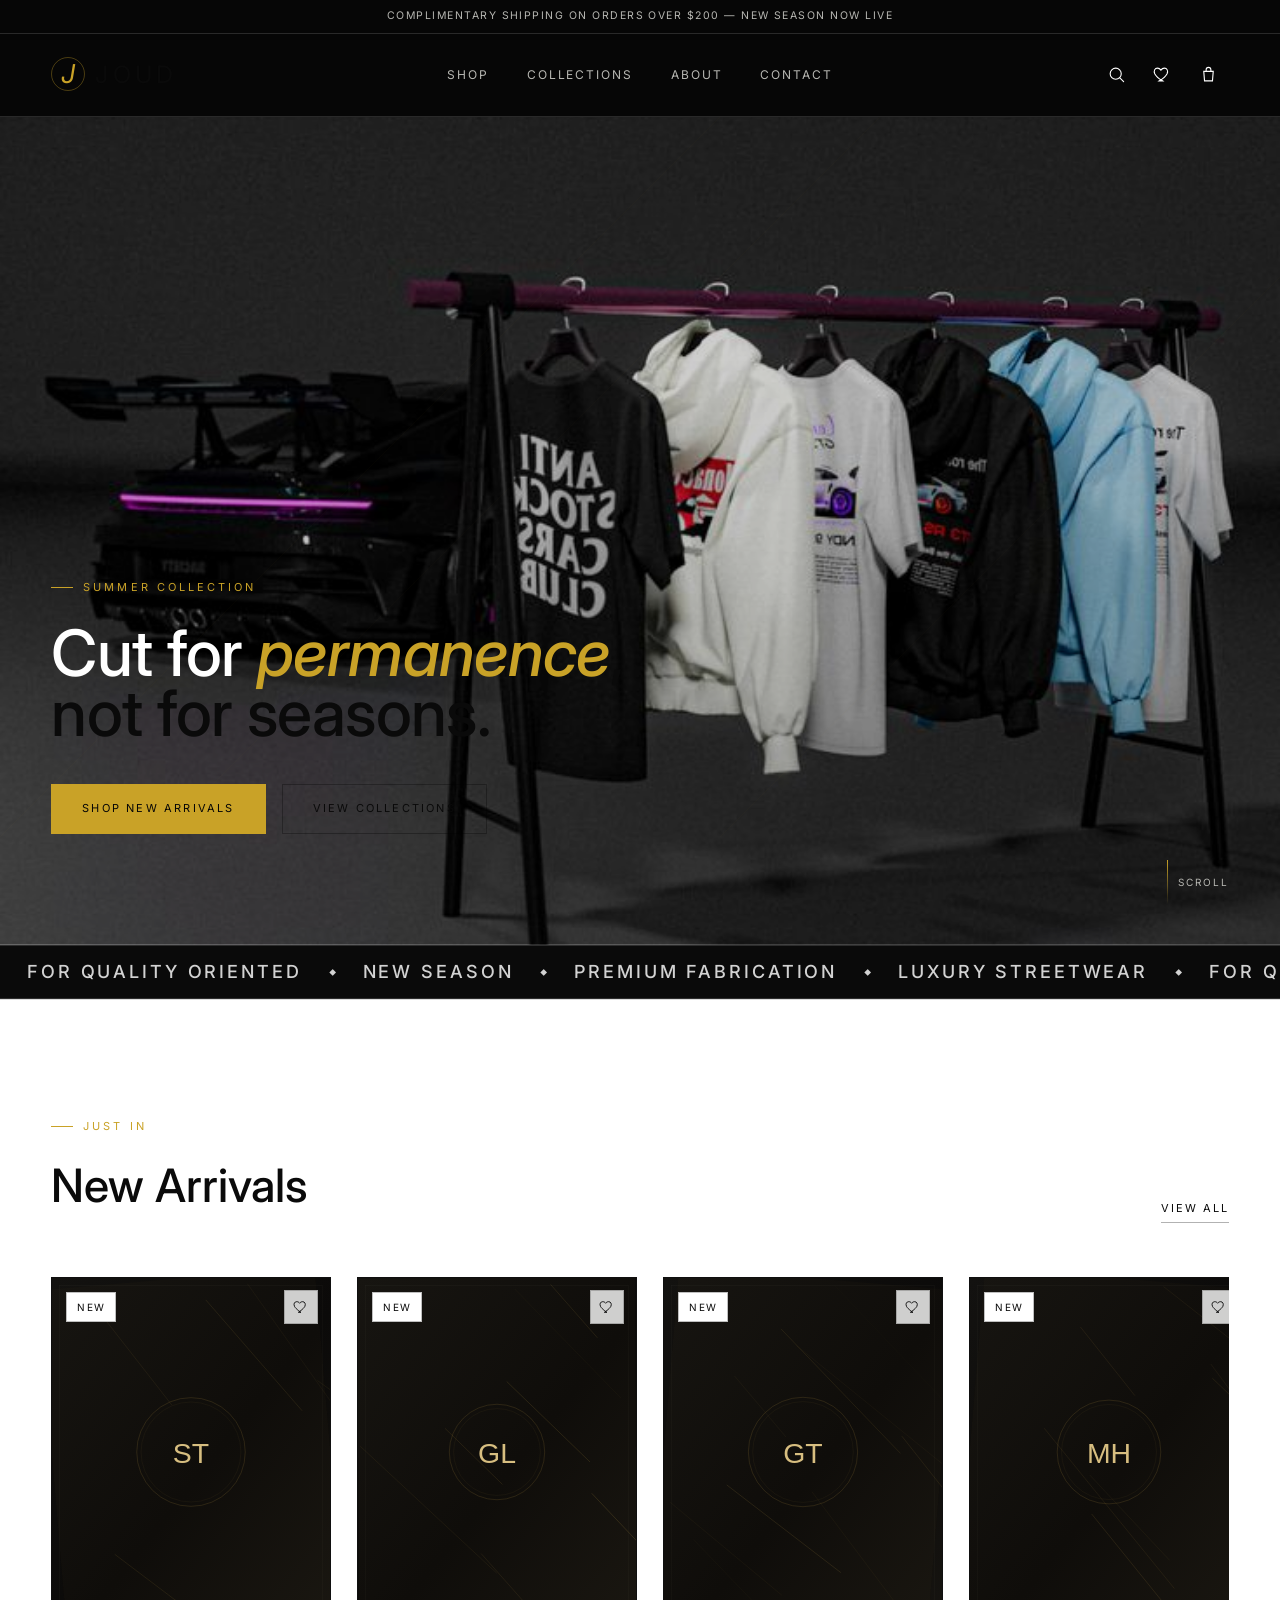
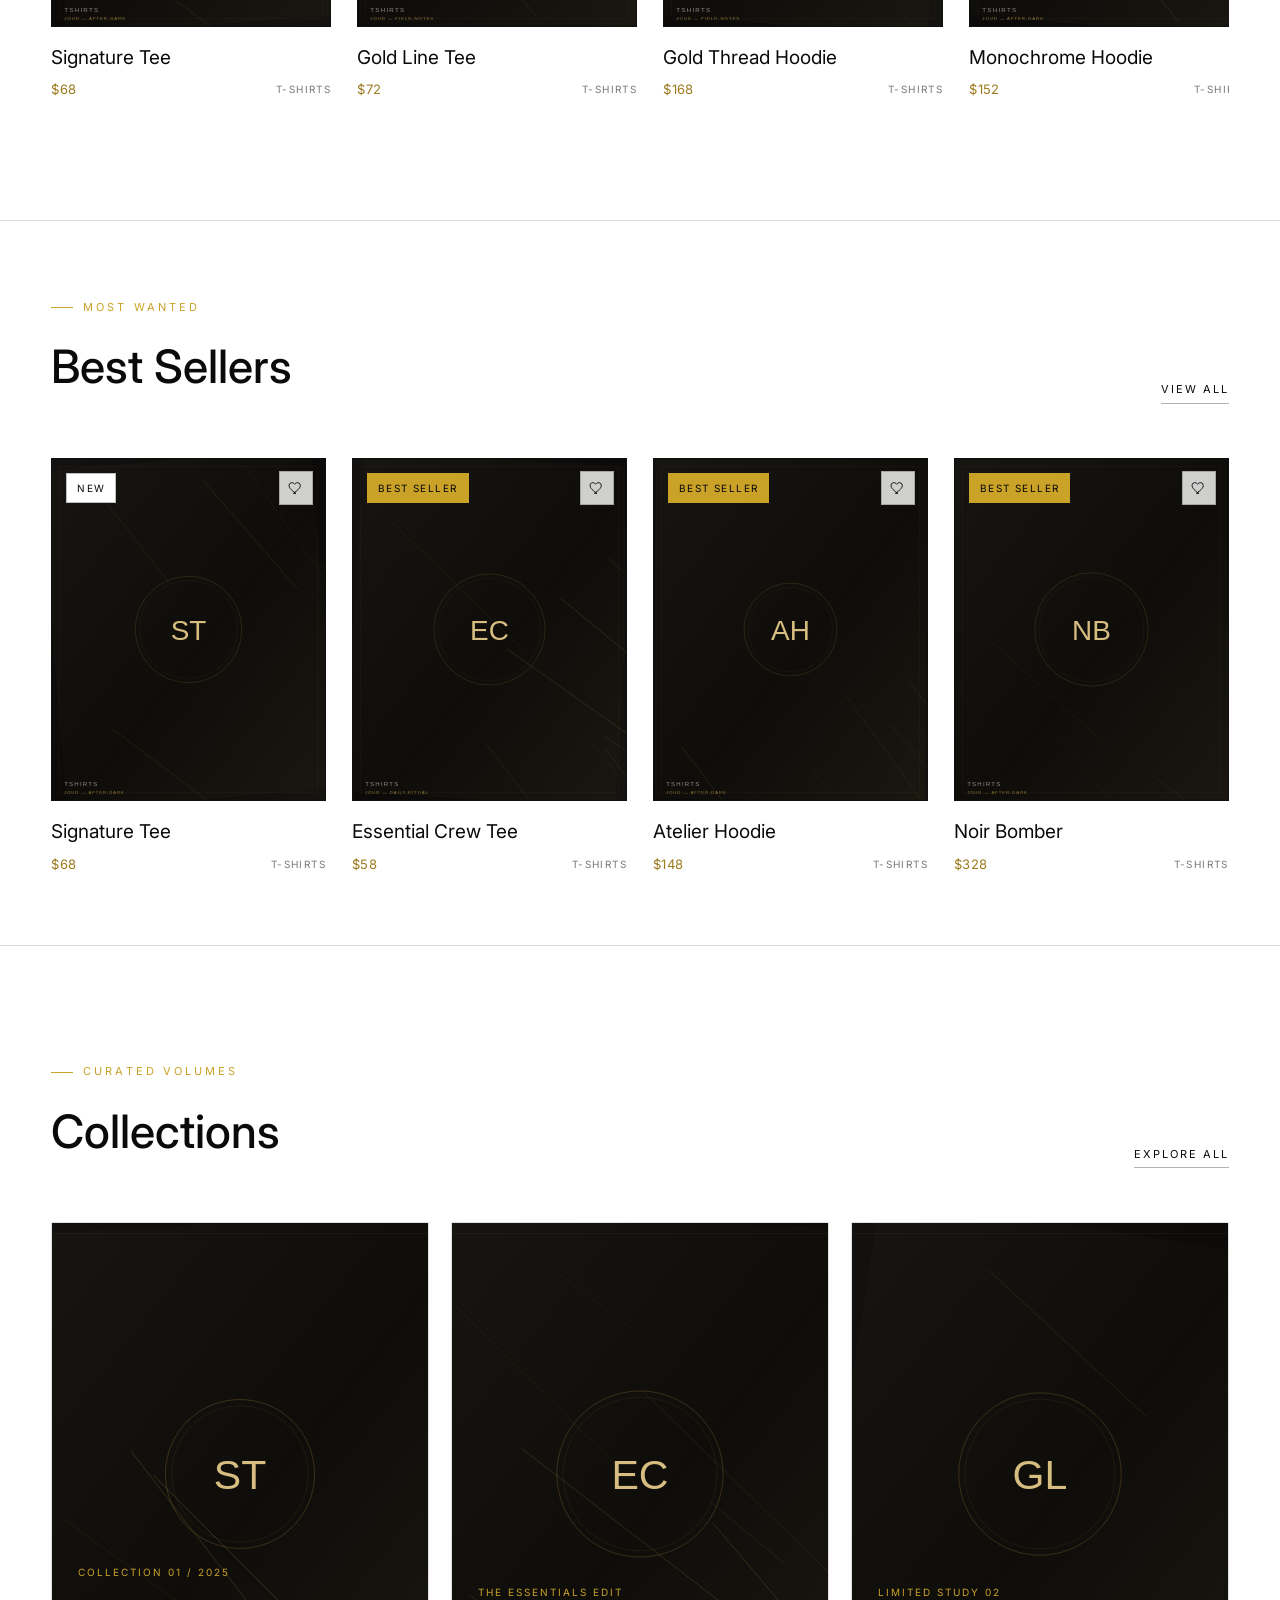
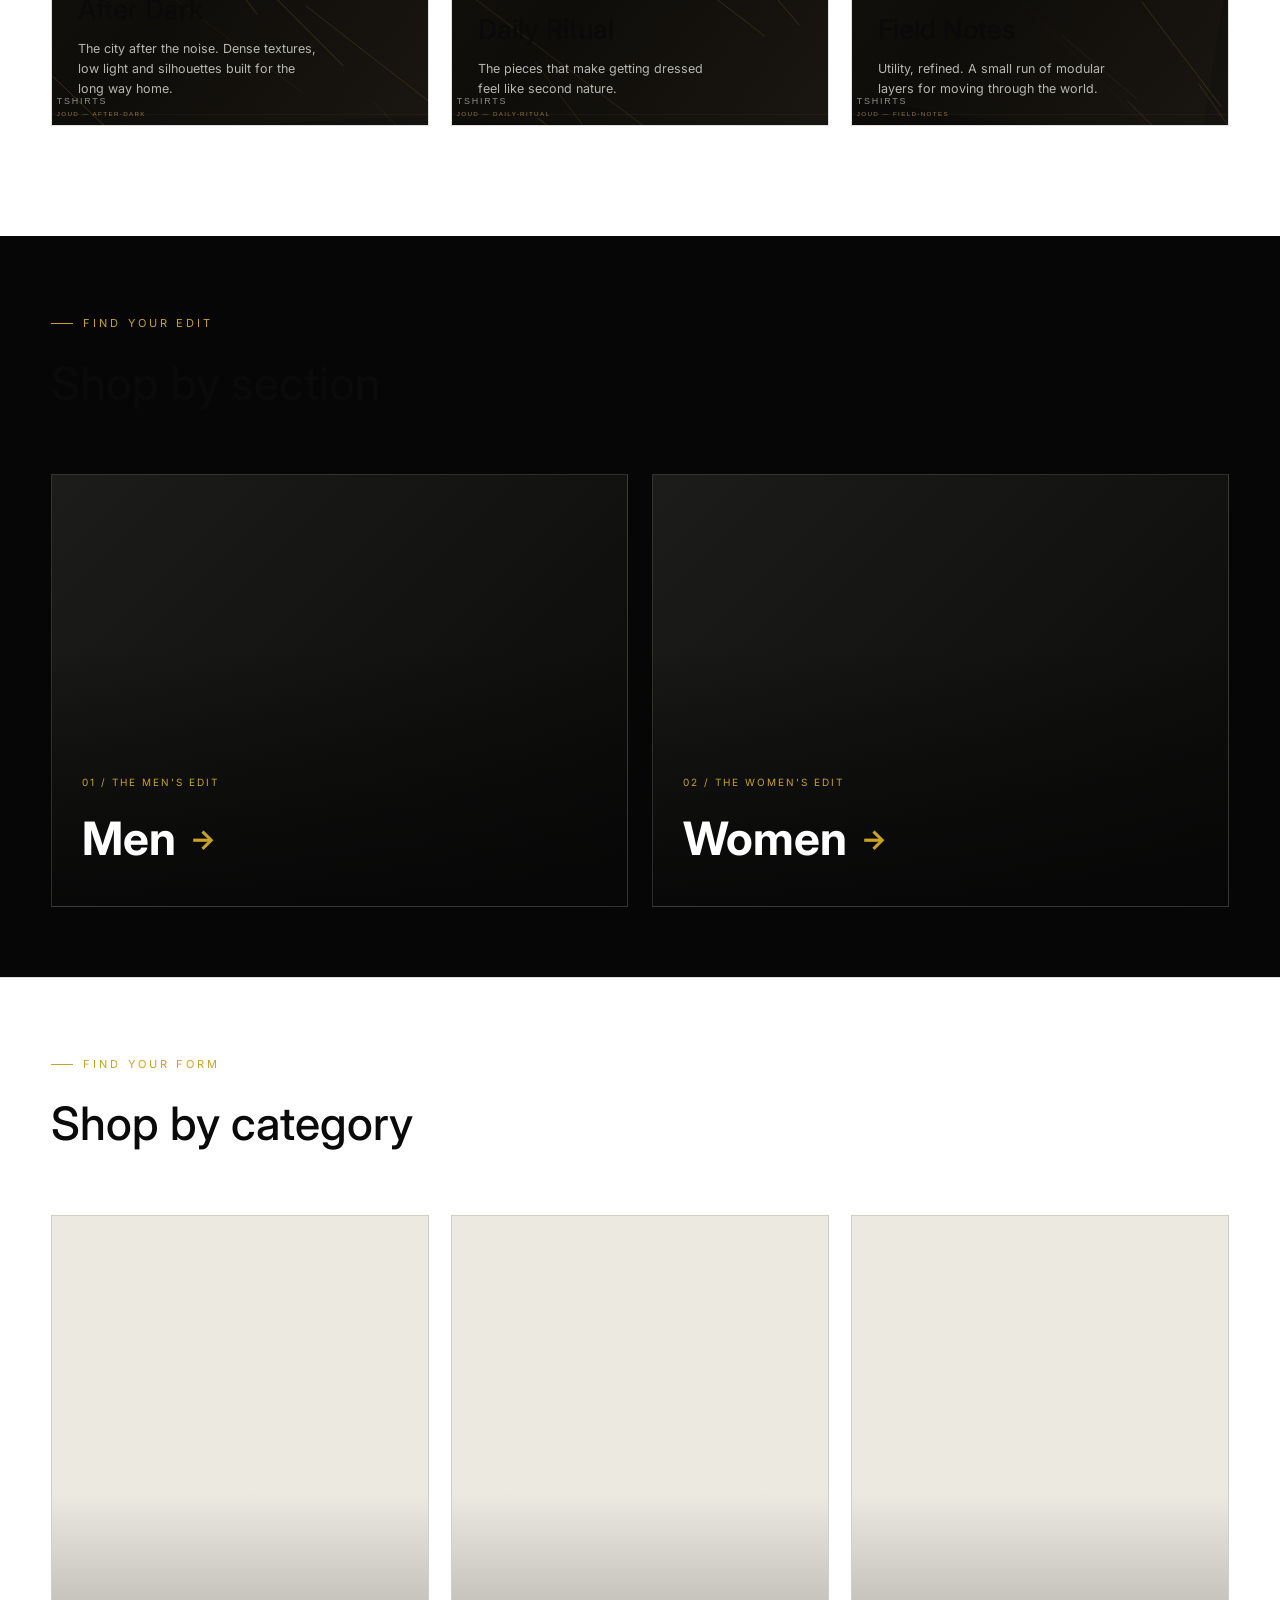
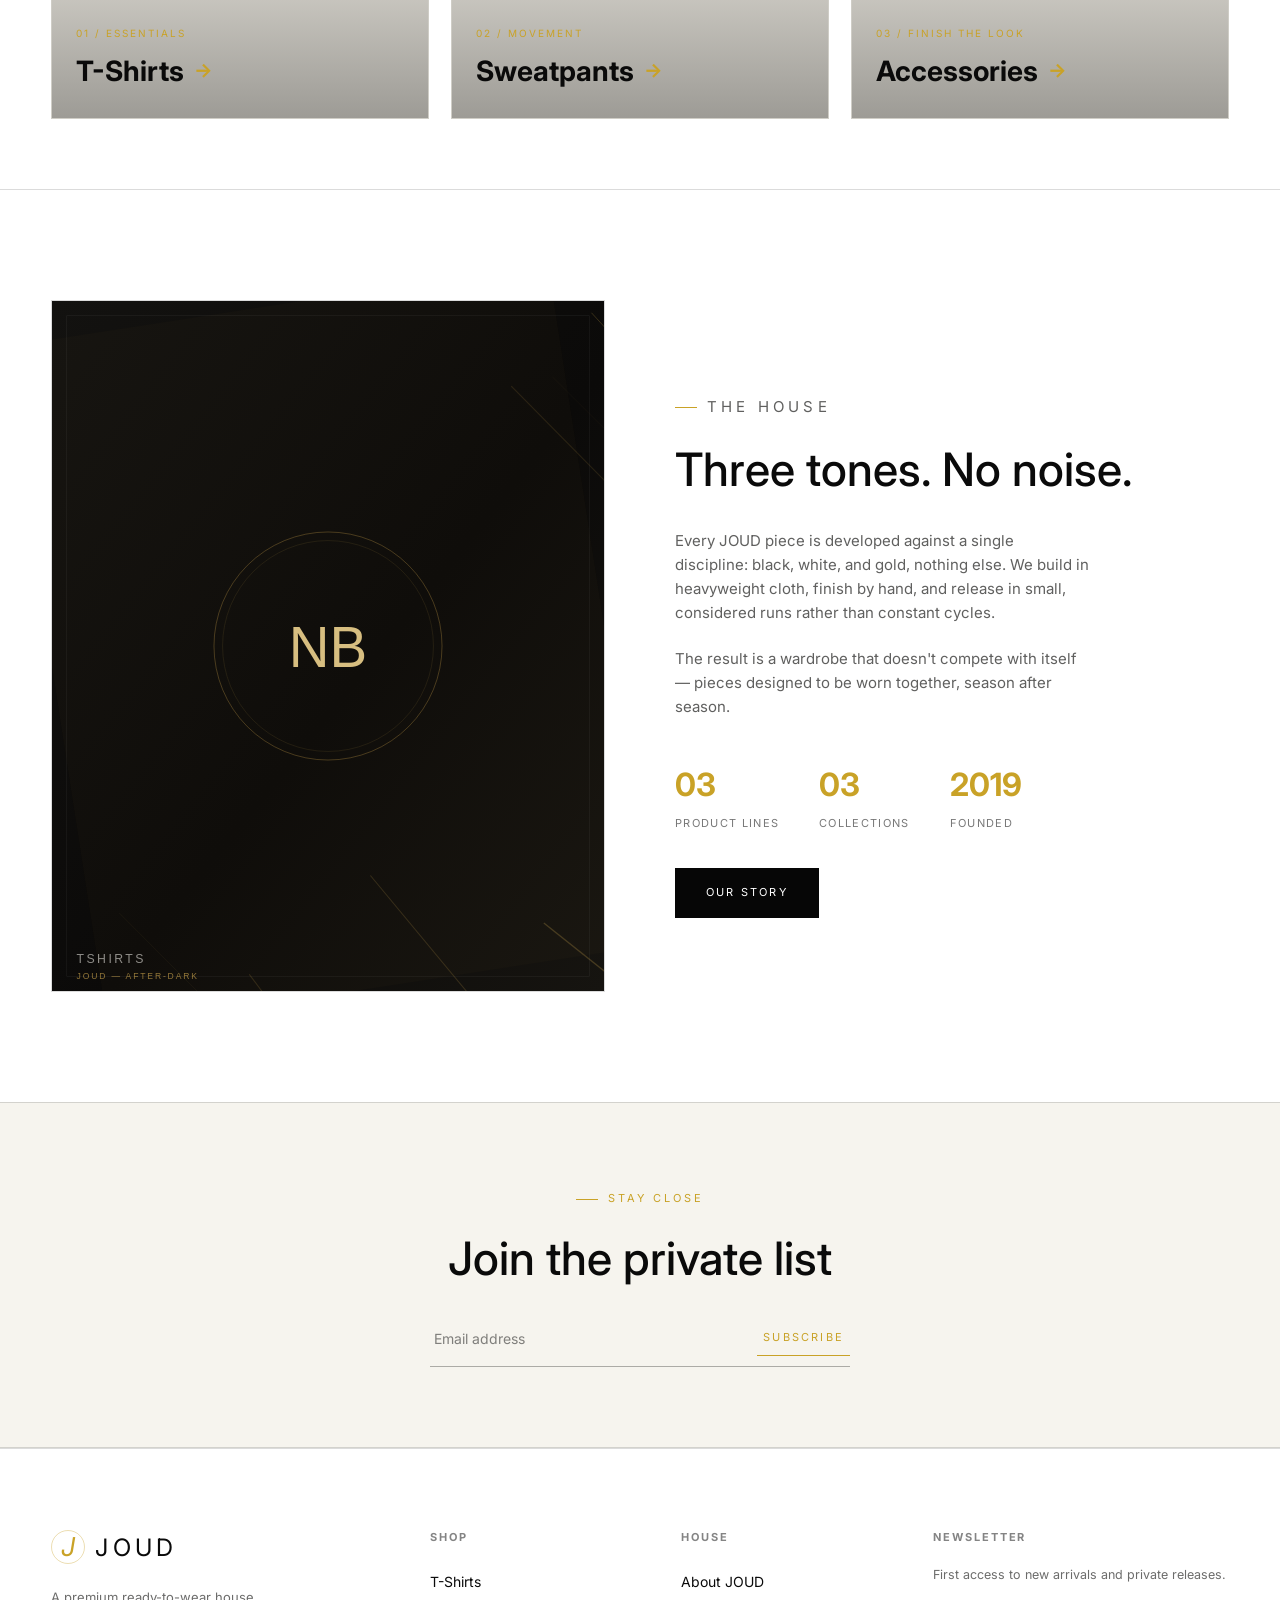
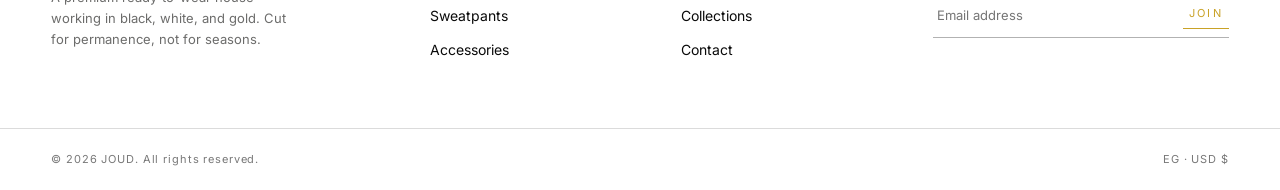
==== index.html @ fdc1a933 "first commit" ====
<!doctype html>
<html lang="en">
<head>
<meta charset="UTF-8" />
<meta name="viewport" content="width=device-width, initial-scale=1.0" />
<title>JOUD — Premium Ready-to-Wear</title>
<meta name="description" content="JOUD is a premium ready-to-wear house working in black, white, and gold. Shop tees, hoodies, jackets, cargos, shirts, and accessories." />
<link rel="stylesheet" href="css/style.css" />
</head>
<body class="on-light">

<header class="site-header" id="site-header"></header>

<main id="main">

  <!-- HERO -->
  <section class="hero">
    <svg class="hero-lines" viewBox="0 0 1600 900" preserveAspectRatio="none" xmlns="http://www.w3.org/2000/svg">
      <line x1="0" y1="900" x2="900" y2="0" stroke="#c9a227" stroke-opacity="0.06" stroke-width="1"/>
      <line x1="200" y1="900" x2="1100" y2="0" stroke="#c9a227" stroke-opacity="0.05" stroke-width="1"/>
      <line x1="1600" y1="200" x2="900" y2="900" stroke="#c9a227" stroke-opacity="0.05" stroke-width="1"/>
    </svg>

    <!-- Fashion garment-rack background illustration -->
    

    <div class="hero-inner">
      <p class="eyebrow hero-kicker">Summer Collection</p>
      <h1 class="hero-title"><span class="hero-title-white">Cut</span> <span class="hero-title-white">for</span> <em>permanence</em>,<br>not for seasons.</h1>
      <div class="hero-actions">
        <a href="shop.html" class="btn btn-gold">Shop New Arrivals</a>
        <a href="collections.html" class="btn btn-ghost">View Collections</a>
      </div>
    </div>
    <div class="hero-scroll"><span class="hero-scroll-line"></span>Scroll</div>
  </section>

  <!-- MARQUEE -->
  <div class="marquee-band" aria-hidden="true">
    <div class="marquee-track">
      <div class="marquee-content">
        <span>FOR QUALITY ORIENTED</span>
        <i>◆</i>
        <span>NEW SEASON</span>
        <i>◆</i>
        <span>PREMIUM FABRICATION</span>
        <i>◆</i>
        <span>LUXURY STREETWEAR</span>
        <i>◆</i>
      </div>

      <div class="marquee-content">
        <span>FOR QUALITY ORIENTED</span>
        <i>◆</i>
        <span>NEW SEASON</span>
        <i>◆</i>
        <span>PREMIUM FABRICATION</span>
        <i>◆</i>
        <span>LUXURY STREETWEAR</span>
        <i>◆</i>
      </div>

      <div class="marquee-content">
        <span>FOR QUALITY ORIENTED</span>
        <i>◆</i>
        <span>NEW SEASON</span>
        <i>◆</i>
        <span>PREMIUM FABRICATION</span>
        <i>◆</i>
        <span>LUXURY STREETWEAR</span>
        <i>◆</i>
      </div>

      <div class="marquee-content">
        <span>FOR QUALITY ORIENTED</span>
        <i>◆</i>
        <span>NEW SEASON</span>
        <i>◆</i>
        <span>PREMIUM FABRICATION</span>
        <i>◆</i>
        <span>LUXURY STREETWEAR</span>
        <i>◆</i>
      </div>
    </div>
  </div>

  <!-- NEW ARRIVALS -->
  <section class="section on-light" id="new-arrivals">
    <div class="container">
      <div class="section-head" data-reveal>
        <div>
          <p class="eyebrow">Just In</p>
          <h2 class="section-title">New Arrivals</h2>
        </div>
        <a href="shop.html?filter=new" class="section-link">View All</a>
      </div>
      <div class="rail" id="new-arrivals-rail"></div>
    </div>
  </section>

  <!-- BEST SELLERS -->
  <section class="section section-tight">
    <div class="container">
      <div class="section-head" data-reveal>
        <div>
          <p class="eyebrow">Most Wanted</p>
          <h2 class="section-title">Best Sellers</h2>
        </div>
        <a href="shop.html?filter=bestseller" class="section-link">View All</a>
      </div>
      <div class="product-grid" id="bestsellers-grid"></div>
    </div>
  </section>

  <!-- COLLECTIONS -->
  <section class="section on-light">
    <div class="container">
      <div class="section-head" data-reveal>
        <div>
          <p class="eyebrow">Curated Volumes</p>
          <h2 class="section-title">Collections</h2>
        </div>
        <a href="collections.html" class="section-link">Explore All</a>
      </div>
      <div class="collections-grid" id="collections-grid"></div>
    </div>
  </section>

  <!-- SHOP BY SECTION (Men / Women) -->
  <section class="section section-tight shop-by-dark">
    <div class="container">
      <div class="section-head" data-reveal>
        <div>
          <p class="eyebrow">Find Your Edit</p>
          <h2 class="section-title">Shop by section</h2>
        </div>
      </div>
      <div class="edit-grid" id="genders-grid"></div>
    </div>
  </section>

  <!-- SHOP BY CATEGORY -->
  <section class="section section-tight shop-by-light">
    <div class="container">
      <div class="section-head" data-reveal>
        <div>
          <p class="eyebrow">Find Your Form</p>
          <h2 class="section-title">Shop by category</h2>
        </div>
      </div>
      <div class="cat-grid" id="category-grid"></div>
    </div>
  </section>

  <!-- EDITORIAL SPLIT -->
  <section class="section">
    <div class="container split">
      <div class="split-media" data-reveal></div>
      <div class="split-copy" data-reveal>
        <p class="eyebrow">The House</p>
        <h2 class="section-title">Three tones. No noise.</h2>
        <p>Every JOUD piece is developed against a single discipline: black, white, and gold, nothing else. We build in heavyweight cloth, finish by hand, and release in small, considered runs rather than constant cycles.</p>
        <p>The result is a wardrobe that doesn't compete with itself — pieces designed to be worn together, season after season.</p>
        <div class="stat-row">
          <div class="stat"><b>03</b><span>Product Lines</span></div>
          <div class="stat"><b>03</b><span>Collections</span></div>
          <div class="stat"><b>2019</b><span>Founded</span></div>
        </div>
        <div class="hero-actions" style="margin-top:34px;">
          <a href="about.html" class="btn btn-dark">Our Story</a>
        </div>
      </div>
    </div>
  </section>

  <!-- NEWSLETTER -->
  <section class="newsletter-band" data-reveal>
    <div class="container">
      <p class="eyebrow" style="justify-content:center;">Stay Close</p>
      <h2 class="section-title">Join the private list</h2>
      <form data-index-newsletter>
        <input type="email" required placeholder="Email address" aria-label="Email address" />
        <button type="submit" class="btn-underline">Subscribe</button>
      </form>
    </div>
  </section>

</main>

<footer class="site-footer" id="site-footer"></footer>
<div id="site-overlays"></div>

<script src="js/data.js"></script>
<script src="js/cart.js"></script>
<script src="js/layout.js"></script>
<script>
  injectLayout("home");

  // New Arrivals rail
  const newArrivals = PRODUCTS.filter(p => p.isNew);
  document.getElementById("new-arrivals-rail").innerHTML = newArrivals.map(productCardHTML).join("");

  // Best sellers grid
  const bestSellers = PRODUCTS.filter(p => p.isBestSeller).slice(0, 4);
  document.getElementById("bestsellers-grid").innerHTML = bestSellers.map(productCardHTML).join("");

  // Collections
  document.getElementById("collections-grid").innerHTML = COLLECTIONS.map(c => {
    const rep = PRODUCTS.find(p => p.collection === c.id);
    return `
    <a href="collections.html?collection=${c.id}" class="collection-card" data-reveal>
      <img src="${rep ? rep.images[1] : ''}" alt="${c.name}" loading="lazy" />
      <div class="collection-card-body">
        <p class="collection-card-tag">${c.tag}</p>
        <h3 class="collection-card-name">${c.name}</h3>
        <p class="collection-card-blurb">${c.blurb}</p>
      </div>
    </a>`;
  }).join("");

  // Shop By Section — Men / Women (editorial dark tiles; add your own image inside each .edit-tile)
  const EDIT_LABELS = { men: "01 / The Men's Edit", women: "02 / The Women's Edit" };
  document.getElementById("genders-grid").innerHTML = GENDERS.map(g => `
    <a href="shop.html?gender=${g.id}" class="edit-tile" data-reveal>
      <!-- add product/lifestyle image for "${g.name}" here, e.g. <img src="..." alt="${g.name}" /> -->
      <div class="edit-tile-label">${EDIT_LABELS[g.id] || ""}</div>
      <div class="edit-tile-name">${g.name}<span class="arrow">&rarr;</span></div>
    </a>`).join("");

  // Shop By Category — T-Shirts / Sweatpants / Accessories (light tiles; add your own image inside each .cat-tile)
  const CATEGORY_LABELS = { tshirts: "01 / Essentials", sweatpants: "02 / Movement", accessories: "03 / Finish the Look" };
  document.getElementById("category-grid").innerHTML = CATEGORIES.map(c => `
    <a href="shop.html?category=${c.id}" class="cat-tile" data-reveal>
      <!-- add product/lifestyle image for "${c.name}" here, e.g. <img src="..." alt="${c.name}" /> -->
      <div class="cat-tile-label">${CATEGORY_LABELS[c.id] || ""}</div>
      <div class="cat-tile-name">${c.name}<span class="arrow">&rarr;</span></div>
    </a>`).join("");

  // Split media image
  document.querySelector(".split-media").innerHTML =
    `<img src="${PRODUCTS[8].images[2]}" alt="JOUD studio detail" loading="lazy" />`;

  bindProductCardEvents();
  initScrollReveal();

  document.querySelector("[data-index-newsletter]").addEventListener("submit", (e) => {
    e.preventDefault();
    showToast("You're on the list");
    e.target.reset();
  });
</script>
</body>
</html>
---- css/style.css ----
/* ==========================================================================
   JOUD — Design Tokens
   ========================================================================== */
@import url('https://fonts.googleapis.com/css2?family=Inter:wght@300;400;500;600;700&display=swap');

:root{
  --black:        #060606;
  --black-soft:   #111111;
  --black-elev:   #181818;
  --white:        #ffffff;
  --off:          #b7b7b2;
  --line:         rgba(255,255,255,.14);
  --line-strong:  rgba(255,255,255,.30);
  --gold:         #c9a227;
  --gold-light:   #e8c866;
  --gold-dim:     rgba(201,162,39,.35);

  --font-display: 'Inter', Georgia, serif;
  --font-body: 'Inter', 'Helvetica Neue', Arial, sans-serif;

  --ease: cubic-bezier(.16,.84,.44,1);
  --dur-s: .25s;
  --dur-m: .5s;
  --dur-l: .9s;

  --container: 1360px;
  --gutter: clamp(20px, 4vw, 64px);
  --header-h: 118px;
}

/* ==========================================================================
   Reset
   ========================================================================== */
*, *::before, *::after{ box-sizing: border-box; }
html{ scroll-behavior: smooth; }
body{
  margin:0;
  background: var(--black);
  color: var(--white);
  font-family: var(--font-body);
  font-size: 15px;
  line-height: 1.6;
  -webkit-font-smoothing: antialiased;
  overflow-x: hidden;
}
img{ max-width:100%; display:block; }
a{ color: inherit; text-decoration: none; }
button{ font: inherit; color: inherit; background: none; border: none; cursor: pointer; }
input, textarea, select{ font: inherit; color: inherit; background: none; border: none; }
ul{ list-style: none; margin:0; padding:0; }
h1,h2,h3,h4,p{ margin:0; }
.no-scroll{ overflow: hidden; }

::selection{ background: var(--gold); color: var(--black); }

:focus-visible{
  outline: 1.5px solid var(--gold);
  outline-offset: 3px;
}

.container{
  max-width: var(--container);
  margin: 0 auto;
  padding: 0 var(--gutter);
}

.eyebrow{
  font-family: var(--font-body);
  font-size: 11px;
  letter-spacing: .28em;
  text-transform: uppercase;
  color: var(--gold);
  display: inline-flex;
  align-items: center;
  gap: 10px;
}
.eyebrow::before{
  content:"";
  width: 22px; height: 1px;
  background: var(--gold);
}

h1, .h1{ font-family: var(--font-display); font-weight: 500; letter-spacing: .01em; }
h2, .h2{ font-family: var(--font-display); font-weight: 500; }
h3, .h3{ font-family: var(--font-display); font-weight: 500; }

/* ==========================================================================
   Buttons
   ========================================================================== */
.btn{
  display: inline-flex;
  align-items: center;
  justify-content: center;
  gap: 8px;
  padding: 15px 30px;
  font-size: 11px;
  letter-spacing: .2em;
  text-transform: uppercase;
  border: 1px solid var(--line-strong);
  transition: background var(--dur-s) var(--ease), color var(--dur-s) var(--ease), border-color var(--dur-s) var(--ease), transform var(--dur-s) var(--ease);
  white-space: nowrap;
}
.btn:active{ transform: scale(.97); }
.btn-gold{
  background: var(--gold);
  border-color: var(--gold);
  color: var(--black);
}
.btn-gold:hover{ background: var(--gold-light); border-color: var(--gold-light); }
.btn-dark{
  background: var(--black);
  border-color: var(--black);
  color: var(--white);
}
.btn-dark:hover{ background: var(--black-elev); }
.btn-ghost{
  background: transparent;
  color: var(--white);
  border-color: var(--line-strong);
}
.btn-ghost:hover{ border-color: var(--gold); color: var(--gold); }
.btn-block{ width: 100%; }
.btn-small{ padding: 9px 16px; font-size: 10px; margin-top: 10px; }
.btn[disabled]{ opacity: .4; cursor: not-allowed; }

.btn-underline{
  font-size: 11px;
  letter-spacing: .2em;
  text-transform: uppercase;
  color: var(--gold);
  border-bottom: 1px solid var(--gold);
  padding-bottom: 3px;
  transition: opacity var(--dur-s);
}
.btn-underline:hover{ opacity: .7; }

/* ==========================================================================
   Header
   ========================================================================== */
.site-header{
  position: sticky;
  top: 0;
  z-index: 60;
  background: var(--black);
  border-bottom: 1px solid var(--line);
}
.announce-bar{
  text-align:center;
  background: var(--black);
  border-bottom: 1px solid var(--line);
  padding: 8px 12px;
}
.announce-bar p{
  font-size: 10.5px;
  letter-spacing: .14em;
  text-transform: uppercase;
  color: var(--off);
}
.header-main{
  max-width: var(--container);
  margin: 0 auto;
  padding: 0 var(--gutter);
  height: 82px;
  display: grid;
  grid-template-columns: 1fr auto 1fr;
  align-items: center;
  gap: 20px;
}
.logo{
  display: inline-flex;
  align-items: baseline;
  gap: 10px;
  justify-self: start;
}
.logo-mark{
  font-family: var(--font-display);
  font-style: italic;
  font-size: 26px;
  color: var(--gold);
  border: 1px solid var(--gold-dim);
  border-radius: 50%;
  width: 34px; height: 34px;
  display: inline-flex; align-items:center; justify-content:center;
  line-height: 1;
}
.logo-word{
  font-family: var(--font-display);
  font-size: 24px;
  letter-spacing: .18em;
}
.nav-primary{
  display: flex;
  gap: 38px;
  justify-self: center;
}
.nav-link{
  font-size: 12px;
  letter-spacing: .16em;
  text-transform: uppercase;
  position: relative;
  padding: 6px 0;
  color: var(--off);
  transition: color var(--dur-s);
}
.nav-link::after{
  content:"";
  position:absolute; left:0; right:100%; bottom:0;
  height:1px; background: var(--gold);
  transition: right var(--dur-m) var(--ease);
}
.nav-link:hover, .nav-link.is-active{ color: var(--white); }
.nav-link:hover::after, .nav-link.is-active::after{ right:0; }

.header-actions{
  display:flex;
  align-items:center;
  gap: 6px;
  justify-self: end;
}
.icon-btn{
  position: relative;
  width: 40px; height: 40px;
  display:inline-flex; align-items:center; justify-content:center;
  color: var(--white);
  transition: color var(--dur-s);
}
.icon-btn:hover{ color: var(--gold); }
.badge{
  position:absolute; top:2px; right:2px;
  min-width:15px; height:15px; padding: 0 3px;
  border-radius: 50%;
  background: var(--gold);
  color: var(--black);
  font-size: 9px; font-weight:600;
  display:flex; align-items:center; justify-content:center;
  opacity:0; transform: scale(.5);
  transition: opacity var(--dur-s), transform var(--dur-s);
}
.badge.is-visible{ opacity:1; transform: scale(1); }

.menu-toggle{ display:none; }
.burger{ display:inline-flex; flex-direction:column; gap:5px; width:20px; }
.burger span{ height:1px; background: var(--white); display:block; transition: transform var(--dur-s) var(--ease), opacity var(--dur-s); }
.menu-toggle.is-open .burger span:nth-child(1){ transform: translateY(6px) rotate(45deg); }
.menu-toggle.is-open .burger span:nth-child(2){ opacity:0; }
.menu-toggle.is-open .burger span:nth-child(3){ transform: translateY(-6px) rotate(-45deg); }

.mobile-menu{
  display:none;
  position: fixed;
  inset: 0;
  top: var(--header-h);
  background: var(--black);
  z-index: 55;
  transform: translateY(-8px);
  opacity: 0;
  pointer-events: none;
  transition: opacity var(--dur-m) var(--ease), transform var(--dur-m) var(--ease);
  overflow-y:auto;
}
.mobile-menu.is-open{ opacity:1; transform: translateY(0); pointer-events:auto; }
.mobile-menu nav{ display:flex; flex-direction:column; padding: 30px var(--gutter); }
.mobile-menu nav a{
  font-family: var(--font-display);
  font-size: 30px;
  padding: 16px 0;
  border-bottom: 1px solid var(--line);
}
.mobile-menu-foot{
  display:flex; flex-direction:column; gap:14px;
  padding: 20px var(--gutter) 50px;
}
.mobile-menu-foot a{ font-size:12px; letter-spacing:.14em; text-transform:uppercase; color: var(--off); }

/* ==========================================================================
   Hero
   ========================================================================== */
.hero{
  position: relative;
  min-height: 92vh;
  display: flex;
  align-items: flex-end;
  overflow: hidden;
  border-bottom: 1px solid var(--line);
  background:
  linear-gradient(rgba(0,0,0,.15), rgba(0,0,0,.30)),
  url("../assets/hero-bg.jpg") center center / cover no-repeat;
}
.hero-lines{
  position:absolute; inset:0;
  opacity:.5;
  pointer-events:none;
}
.hero-fashion-bg{
  position:absolute; inset:0;
  width:100%; height:100%;
  pointer-events:none;
}
.hero-seal{
  position:absolute;
  top: 14%;
  right: clamp(20px, 6vw, 90px);
  width: clamp(120px, 14vw, 190px);
  height: clamp(120px, 14vw, 190px);
  animation: spin 34s linear infinite;
}
@keyframes spin{ to{ transform: rotate(360deg); } }

.hero-inner{
  position: relative;
  width: 100%;
  padding: 70px var(--gutter) 70px;
  max-width: var(--container);
  margin: 0 auto;
  transform: translateY(-40px);
}
.hero-kicker{ margin-bottom: 26px; }
.hero-title{
  font-size: clamp(3rem, 5vw, 5.5rem);
  line-height: .95;
  letter-spacing: -.01em;
  max-width: 16ch;
  color: var(--white);
}
.hero-title em{
  font-style: italic;
  color: var(--gold);
}
.hero-title-white{ color: var(--white); }
.hero-sub{
  margin-top: 26px;
  max-width: 420px;
  color: var(--off);
  font-size: 15px;
}
.hero-actions{
  margin-top: 40px;
  display:flex;
  gap: 16px;
  flex-wrap: wrap;
}
.hero-scroll{
  position:absolute;
  right: var(--gutter);
  bottom: 40px;
  display:flex; align-items:center; gap:10px;
  font-size: 10px; letter-spacing:.2em; text-transform:uppercase; color: var(--off);
}
.hero-scroll-line{
  width:1px; height: 44px;
  background: linear-gradient(var(--gold), transparent);
}

/* Hero always sits on its own dark image, regardless of page theme */
.hero .btn-ghost{ color: var(--white); border-color: var(--white); }
.hero .btn-ghost:hover{ background: var(--white); border-color: var(--white); color: var(--black); }

/* ==========================================================================
   Marquee
   ========================================================================== */
.marquee-band {
  width: 100%;
  overflow: hidden;
  background: #0a0a0a;
  border-top: 1px solid rgba(255, 255, 255, 0.10);
  border-bottom: 1px solid rgba(255, 255, 255, 0.10);
}

.marquee-track {
  display: flex;
  width: max-content;
  align-items: center;
  flex-shrink: 0;
  padding: 17px 0;
  white-space: nowrap;
  animation: marquee-scroll 20s linear infinite;
  will-change: transform;
}

.marquee-content {
  display: flex;
  align-items: center;
  flex-shrink: 0;
}

.marquee-content span {
  display: inline-block;
  flex-shrink: 0;
  padding: 0 27px;
  color: rgba(255, 255, 255, 0.82);
  font-family: var(--font-body, "Inter", sans-serif);
  font-size: 18px;
  font-style: normal;
  font-weight: 500;
  line-height: 1;
  letter-spacing: 0.16em;
  text-transform: uppercase;
}

.marquee-content i {
  display: inline-block;
  flex-shrink: 0;
  color: rgba(255, 255, 255, 0.82);
  font-size: 7px;
  font-style: normal;
  line-height: 1;
}

@keyframes marquee-scroll {
  from {
    transform: translate3d(0, 0, 0);
  }
  to {
    transform: translate3d(-50%, 0, 0);
  }
}

@media (max-width: 600px) {
  .marquee-track {
    padding: 14px 0;
    animation-duration: 16s;
  }

  .marquee-content span {
    padding: 0 18px;
    font-size: 13px;
    letter-spacing: 0.13em;
  }

  .marquee-content i {
    font-size: 6px;
  }
}

@media (prefers-reduced-motion: reduce) {
  .marquee-track {
    animation: none;
  }
}

/* ==========================================================================
   Section scaffolding
   ========================================================================== */
.section{ padding: 110px 0; }
.section-tight{ padding: 70px 0; }
.section,
.newsletter-band{ border-top: 1px solid var(--line); }
.section-head{
  display:flex;
  justify-content: space-between;
  align-items: flex-end;
  gap: 20px;
  margin-bottom: 54px;
}
.section-title{
  font-size: clamp(30px, 4vw, 46px);
  margin-top: 14px;
}
.section-link{
  font-size: 11px;
  letter-spacing: .18em;
  text-transform: uppercase;
  border-bottom: 1px solid var(--line-strong);
  padding-bottom: 4px;
  transition: border-color var(--dur-s), color var(--dur-s);
}
.section-link:hover{ color: var(--gold); border-color: var(--gold); }

[data-reveal]{
  opacity: 0;
  transform: translateY(26px);
  transition: opacity .8s var(--ease), transform .8s var(--ease);
}
[data-reveal].is-visible{ opacity:1; transform: translateY(0); }

/* ==========================================================================
   Light (white) section variant — used for New Arrivals, Collections,
   and the Shop By (Men/Women) section per brand refresh.
   ========================================================================== */
.on-light{
  background: var(--white);
  color: var(--black);
}
.on-light .eyebrow{ color: var(--gold); }
.on-light .section-title{ color: #0a0a0a; }
.on-light .section-link{ color: #0a0a0a; border-bottom-color: rgba(0,0,0,.3); }
.on-light .section-link:hover{ color: var(--gold); border-bottom-color: var(--gold); }

.on-light .product-card-media,
.on-light .category-tile,
.on-light .collection-card{ border-color: rgba(0,0,0,.12); }

.on-light .product-card-name{ color: #0a0a0a; }
.on-light .product-card-name:hover{ color: var(--gold); }
.on-light .product-card-price{ color: #9c7a1f; }
.on-light .product-card-cat{ color: rgba(10,10,9,.55); }

.on-light .card-tag{ background: var(--white); border-color: rgba(0,0,0,.25); color: #0a0a0a; }
.on-light .card-tag-gold{ background: var(--gold); color: var(--black); border-color: var(--gold); }

.on-light .wish-btn{ background: rgba(255,255,255,.8); border-color: rgba(0,0,0,.2); color: #0a0a0a; }
.on-light .wish-btn:hover{ border-color: var(--gold); color: var(--gold); }
.on-light .wish-btn.is-active{ color: var(--gold); border-color: var(--gold); }

.on-light .category-tile span{
  border-color: rgba(255,255,255,.5);
  background: rgba(10,10,9,.55);
  color: #f6f4ee;
}

/* ==========================================================================
   Site-wide light theme — applied via body.on-light on Home, Collections,
   About and Contact. Header/nav intentionally stays on the dark theme for
   consistent branding; Shop, Product and Checkout keep the original dark
   theme untouched.
   ========================================================================== */
body.on-light{ background: var(--white); color: #0a0a0a; }
body.on-light h1, body.on-light h2, body.on-light h3, body.on-light h4{ color:#0a0a0a; }
body.on-light .page-title{ color:#0a0a0a; }
body.on-light .breadcrumb{ color: rgba(10,10,9,.55); }
body.on-light .breadcrumb a:hover{ color: var(--gold); }
body.on-light .section-title{ color:#0a0a0a; }
body.on-light .section-link{ color:#0a0a0a; border-bottom-color: rgba(0,0,0,.3); }
body.on-light .section-link:hover{ color: var(--gold); border-bottom-color: var(--gold); }
body.on-light .section,
body.on-light .newsletter-band{ border-top-color: rgba(0,0,0,.14); }

body.on-light .site-footer{ background: var(--white); border-top-color: rgba(0,0,0,.14); }
body.on-light .footer-brand p{ color: rgba(10,10,9,.6); }
body.on-light .footer-col h4{ color: rgba(10,10,9,.5); }
body.on-light .footer-col a{ color:#0a0a0a; }
body.on-light .footer-col a:hover{ color: var(--gold); }
body.on-light .footer-note{ color: rgba(10,10,9,.6); }
body.on-light .footer-form{ border-bottom-color: rgba(0,0,0,.3); }
body.on-light .footer-bottom{ border-top-color: rgba(0,0,0,.14); color: rgba(10,10,9,.55); }

/* Marquee stays a dark banner on light pages for brand contrast */
body.on-light .marquee-band{ background:#0a0a0a; border-color: rgba(255,255,255,.14); }

body.on-light .newsletter-band{ background:#f6f4ee; border-color: rgba(0,0,0,.14); }
body.on-light .newsletter-band input{ color:#0a0a0a; }
body.on-light .newsletter-band input::placeholder{ color: rgba(10,10,9,.5); }
body.on-light .newsletter-band form{ border-bottom-color: rgba(0,0,0,.3); }

body.on-light .value-card{ border-top-color: var(--gold-dim); }
body.on-light .value-card p{ color: rgba(10,10,9,.6); }
body.on-light .timeline-row{ border-top-color: rgba(0,0,0,.14); }
body.on-light .timeline-row:last-child{ border-bottom-color: rgba(0,0,0,.14); }
body.on-light .timeline-copy p{ color: rgba(10,10,9,.6); }
body.on-light .about-hero p{ color: rgba(10,10,9,.65); }

body.on-light .split-media{ border-color: rgba(0,0,0,.14); }
body.on-light .split-copy p{ color: rgba(10,10,9,.65); }
body.on-light .stat b{ color: var(--gold); }
body.on-light .stat span{ color: rgba(10,10,9,.55); }

body.on-light .contact-info-block p, body.on-light .contact-info-block a{ color: rgba(10,10,9,.65); }
body.on-light .contact-info-block a:hover{ color: var(--gold); }
body.on-light .social-row a{ color:#0a0a0a; border-bottom-color: rgba(0,0,0,.3); }
body.on-light .social-row a:hover{ color: var(--gold); border-color: var(--gold); }
body.on-light .map-block{ background:#f6f4ee; border-color: rgba(0,0,0,.14); }
body.on-light .map-label{ color: rgba(10,10,9,.55); }

body.on-light .form-field label{ color: rgba(10,10,9,.55); }
body.on-light .form-field input, body.on-light .form-field select, body.on-light .form-field textarea{ border-bottom-color: rgba(0,0,0,.3); color:#0a0a0a; }
body.on-light .form-field input::placeholder, body.on-light .form-field textarea::placeholder{ color: rgba(10,10,9,.4); }
body.on-light .btn-ghost{ border-color: rgba(0,0,0,.3); color:#0a0a0a; }
body.on-light .btn-ghost:hover{ border-color: var(--gold); color: var(--gold); }
body.on-light .shop-empty{ color: rgba(10,10,9,.6); }
body.on-light .shop-empty h3{ color:#0a0a0a; }

/* ==========================================================================
   Shop by Section (Men / Women) — dark editorial tiles
   ========================================================================== */
.shop-by-dark{ background: var(--black); color: var(--white); }
.shop-by-dark .eyebrow{ color: var(--gold); }
.shop-by-dark .section-title{ color: var(--white); margin-top:14px; }
.edit-grid{
  display:grid;
  grid-template-columns: repeat(2, 1fr);
  gap: 24px;
  margin-top: 44px;
}
.edit-tile{
  position: relative;
  aspect-ratio: 4/3;
  overflow: hidden;
  border: 1px solid var(--line);
  background: linear-gradient(135deg, #1c1c1a, #0a0a09);
  display: flex;
  flex-direction: column;
  justify-content: flex-end;
  align-items: flex-start;
  padding: 30px;
  transition: border-color var(--dur-s);
}
.edit-tile:hover{ border-color: var(--gold-dim); }
.edit-tile img{ position:absolute; inset:0; width:100%; height:100%; object-fit:cover; opacity:.75; }
.edit-tile::after{
  content:"";
  position:absolute; inset:0;
  background: linear-gradient(180deg, rgba(6,6,6,0) 40%, rgba(6,6,6,.85) 100%);
}
.edit-tile-label{
  position:relative; z-index:1;
  font-size:10px; letter-spacing:.2em; text-transform:uppercase;
  color: var(--gold);
  margin-bottom: 12px;
}
.edit-tile-name{
  position:relative; z-index:1;
  display:flex; align-items:center; gap:14px;
  font-family: var(--font-display);
  font-weight: 700;
  font-size: clamp(30px, 4vw, 46px);
  color: var(--white);
}
.edit-tile-name .arrow{ color: var(--gold); font-size:.6em; transition: transform var(--dur-s) var(--ease); }
.edit-tile:hover .arrow{ transform: translateX(6px); }

/* ==========================================================================
   Shop by Category — light editorial tiles
   ========================================================================== */
.shop-by-light{ background: var(--white); }
.cat-grid{
  display:grid;
  grid-template-columns: repeat(3, 1fr);
  gap: 22px;
  margin-top: 44px;
}
.cat-tile{
  position: relative;
  aspect-ratio: 3/4;
  overflow: hidden;
  border: 1px solid rgba(0,0,0,.12);
  background: #ece9e1;
  display: flex;
  flex-direction: column;
  justify-content: flex-end;
  align-items: flex-start;
  padding: 24px;
  transition: border-color var(--dur-s);
}
.cat-tile:hover{ border-color: var(--gold); }
.cat-tile img{ position:absolute; inset:0; width:100%; height:100%; object-fit:cover; }
.cat-tile::after{
  content:"";
  position:absolute; inset:0;
  background: linear-gradient(180deg, rgba(10,10,9,0) 55%, rgba(10,10,9,.35) 100%);
}
.cat-tile-label{
  position:relative; z-index:1;
  font-size:10px; letter-spacing:.2em; text-transform:uppercase;
  color: var(--gold);
  margin-bottom: 8px;
}
.cat-tile-name{
  position:relative; z-index:1;
  display:flex; align-items:center; gap:10px;
  font-family: var(--font-display);
  font-weight: 700;
  font-size: clamp(20px, 2.4vw, 28px);
  color: #0a0a0a;
}
.cat-tile-name .arrow{ color: var(--gold); font-size:.7em; transition: transform var(--dur-s) var(--ease); }
.cat-tile:hover .arrow{ transform: translateX(6px); }

/* ==========================================================================
   Product grid & cards
   ========================================================================== */
.product-grid{
  display:grid;
  grid-template-columns: repeat(4, 1fr);
  gap: 34px 26px;
}
.rail{
  display:flex;
  gap: 26px;
  overflow-x: auto;
  padding-bottom: 10px;
  scroll-snap-type: x mandatory;
  scrollbar-width: none;
}
.rail::-webkit-scrollbar{ display:none; }
.rail .product-card{ min-width: 280px; scroll-snap-align: start; }

.product-card{ position: relative; }
.product-card-media{
  position: relative;
  display:block;
  aspect-ratio: 4/5;
  overflow: hidden;
  background: var(--black-soft);
  border: 1px solid var(--line);
}
.product-card-media img{
  position:absolute; inset:0;
  width:100%; height:100%;
  object-fit: cover;
  transition: opacity var(--dur-m) var(--ease), transform 1.1s var(--ease);
}
.product-card-media .img-primary{ opacity:1; }
.product-card-media .img-hover{ opacity:0; }
.product-card-media:hover .img-primary{ opacity:0; }
.product-card-media:hover .img-hover{ opacity:1; }
.product-card-media:hover img{ transform: scale(1.045); }

.card-tag{
  position:absolute; top:14px; left:14px;
  font-size: 10px; letter-spacing:.14em; text-transform:uppercase;
  background: var(--black);
  border: 1px solid var(--line-strong);
  padding: 6px 10px;
  z-index:2;
}
.card-tag-gold{ background: var(--gold); color: var(--black); border-color: var(--gold); }

.wish-btn{
  position:absolute; top:12px; right:12px; z-index:2;
  width:34px; height:34px;
  display:flex; align-items:center; justify-content:center;
  background: rgba(10,10,9,.6);
  border: 1px solid var(--line-strong);
  color: var(--white);
  transition: color var(--dur-s), border-color var(--dur-s), transform var(--dur-s);
}
.wish-btn svg{ fill:none; stroke: currentColor; stroke-width:1.4; transition: fill var(--dur-s); }
.wish-btn:hover{ border-color: var(--gold); color: var(--gold); }
.wish-btn.is-active{ color: var(--gold); border-color: var(--gold); }
.wish-btn.is-active svg{ fill: var(--gold); }

.card-add{
  position:absolute; left:12px; right:12px; bottom:12px; z-index:2;
  opacity:0; transform: translateY(8px);
  transition: opacity var(--dur-s) var(--ease), transform var(--dur-s) var(--ease);
  padding: 12px;
}
.product-card-media:hover .card-add{ opacity:1; transform: translateY(0); }

.product-card-info{ padding-top: 16px; }
.product-card-name{
  font-family: var(--font-display);
  font-size: 19px;
  transition: color var(--dur-s);
}
.product-card-name:hover{ color: var(--gold); }
.product-card-bottom{
  display:flex; justify-content: space-between; align-items:center;
  margin-top: 6px;
}
.product-card-price{ font-size: 13px; color: var(--gold-light); letter-spacing:.03em; }
.product-card-cat{ font-size: 10px; letter-spacing:.14em; text-transform:uppercase; color: var(--off); }

/* ==========================================================================
   Collections & categories
   ========================================================================== */
.collections-grid{
  display:grid;
  grid-template-columns: repeat(3, 1fr);
  gap: 22px;
}
.collection-card{
  position: relative;
  aspect-ratio: 3/4;
  overflow: hidden;
  border: 1px solid var(--line);
  display:flex; flex-direction:column; justify-content:flex-end;
  padding: 26px;
}
.collection-card img{
  position:absolute; inset:0; width:100%; height:100%; object-fit:cover;
  transition: transform 1s var(--ease);
}
.collection-card:hover img{ transform: scale(1.06); }
.collection-card::before{
  content:"";
  position:absolute; inset:0;
  background: linear-gradient(180deg, rgba(10,10,9,0) 30%, rgba(10,10,9,.92) 100%);
}
.collection-card-body{ position:relative; z-index:1; }
.collection-card-tag{ font-size:10px; letter-spacing:.2em; text-transform:uppercase; color: var(--gold); }
.collection-card-name{ font-family: var(--font-display); font-size: 27px; margin-top:8px; }
.collection-card-blurb{ font-size:12.5px; color: var(--off); margin-top:8px; max-width: 30ch; }

.categories-grid{
  display:grid;
  grid-template-columns: repeat(6, 1fr);
  gap: 18px;
}
.genders-grid{
  display:grid;
  grid-template-columns: repeat(2, 1fr);
  gap: 22px;
}
.category-tile{
  position: relative;
  aspect-ratio: 3/4;
  border: 1px solid var(--line);
  overflow:hidden;
  display:flex; align-items:flex-end; justify-content:center;
  padding-bottom: 22px;
  transition: border-color var(--dur-s);
}
.category-tile:hover{ border-color: var(--gold-dim); }
.category-tile img{ position:absolute; inset:0; width:100%; height:100%; object-fit:cover; opacity:.55; transition: opacity var(--dur-s), transform 1s var(--ease); }
.category-tile:hover img{ opacity:.8; transform: scale(1.05); }
.category-tile span{
  position: relative;
  font-size: 12px; letter-spacing:.16em; text-transform:uppercase;
  padding: 8px 16px;
  border: 1px solid var(--line-strong);
  background: rgba(10,10,9,.55);
  backdrop-filter: blur(2px);
}
.genders-grid .category-tile{ aspect-ratio: 16/10; padding-bottom: 30px; }
.genders-grid .category-tile span{ font-size: 14px; padding: 10px 22px; }

/* ==========================================================================
   Editorial / brand statement split
   ========================================================================== */
.split{
  display:grid;
  grid-template-columns: 1fr 1fr;
  gap: 70px;
  align-items:center;
}
.split-media{ aspect-ratio: 4/5; overflow:hidden; border:1px solid var(--line); }
.split-media img{ width:100%; height:100%; object-fit:cover; }
.split-copy p{ color: var(--off); margin-top: 22px; max-width: 46ch; font-size:15px; }
.split-copy .section-title{ margin-top: 14px; }
.stat-row{ display:flex; gap: 40px; margin-top: 40px; }
.stat b{ display:block; font-family: var(--font-display); font-size:32px; color: var(--gold-light); }
.stat span{ font-size:11px; letter-spacing:.12em; text-transform:uppercase; color: var(--off); }

/* ==========================================================================
   Newsletter band
   ========================================================================== */
.newsletter-band{
  border-top: 1px solid var(--line);
  border-bottom: 1px solid var(--line);
  background: var(--black-soft);
  padding: 80px 0;
  text-align:center;
}
.newsletter-band .section-title{ margin: 14px auto 26px; max-width: 20ch; }
.newsletter-band form{
  display:flex;
  max-width: 420px;
  margin: 0 auto;
  border-bottom: 1px solid var(--line-strong);
  padding-bottom: 10px;
}
.newsletter-band input{
  flex:1;
  font-size: 14px;
  padding: 6px 4px;
  color: var(--white);
}
.newsletter-band input::placeholder{ color: var(--off); }

/* ==========================================================================
   Footer
   ========================================================================== */
.site-footer{
  border-top: 1px solid var(--line);
  padding: 80px 0 0;
}
.footer-grid{
  max-width: var(--container);
  margin:0 auto;
  padding: 0 var(--gutter);
  display:grid;
  grid-template-columns: 1.6fr 1fr 1fr 1.4fr;
  gap: 40px;
  padding-bottom: 60px;
}
.footer-brand p{ color: var(--off); margin-top:16px; max-width: 32ch; font-size:13px; }
.logo-footer{ margin-bottom: 4px; }
.footer-col h4{ font-size: 11px; letter-spacing:.18em; text-transform:uppercase; color: var(--off); margin-bottom: 18px; }
.footer-col a{ display:block; font-size:14px; padding: 6px 0; color: var(--white); transition: color var(--dur-s); }
.footer-col a:hover{ color: var(--gold); }
.footer-note{ color: var(--off); font-size:12.5px; margin-bottom: 16px; }
.footer-form{ display:flex; border-bottom: 1px solid var(--line-strong); padding-bottom:8px; }
.footer-form input{ flex:1; font-size:13px; padding:4px; }
.footer-bottom{
  border-top: 1px solid var(--line);
  padding: 22px var(--gutter);
  display:flex; justify-content:space-between;
  max-width: var(--container);
  margin: 0 auto;
  font-size: 11px;
  letter-spacing:.08em;
  color: var(--off);
}

/* ==========================================================================
   Drawers (cart / wishlist) + scrim
   ========================================================================== */
.scrim{
  position: fixed; inset:0;
  background: rgba(10,10,9,.6);
  backdrop-filter: blur(2px);
  z-index: 80;
  opacity:0; pointer-events:none;
  transition: opacity var(--dur-m) var(--ease);
}
.scrim.is-open{ opacity:1; pointer-events:auto; }

.drawer{
  position: fixed;
  top:0; right:0; bottom:0;
  width: min(440px, 100vw);
  background: var(--black-soft);
  border-left: 1px solid var(--line-strong);
  z-index: 90;
  display:flex; flex-direction:column;
  transform: translateX(100%);
  transition: transform var(--dur-m) var(--ease);
}
.drawer.is-open{ transform: translateX(0); }
.drawer-head{
  display:flex; justify-content:space-between; align-items:center;
  padding: 24px var(--gutter);
  border-bottom: 1px solid var(--line);
}
.drawer-head h3{ font-size: 22px; }
.drawer-body{ flex:1; overflow-y:auto; padding: 10px var(--gutter); }
.drawer-footer{ padding: 22px var(--gutter) 30px; border-top: 1px solid var(--line); }
.drawer-empty{ padding: 60px 0; text-align:center; color: var(--off); }
.drawer-empty p{ margin-bottom: 20px; }

.cart-line{ display:flex; gap:16px; padding: 20px 0; border-bottom: 1px solid var(--line); }
.cart-line-img{ width: 84px; height: 105px; object-fit:cover; border:1px solid var(--line); }
.cart-line-info{ flex:1; min-width:0; }
.cart-line-top{ display:flex; justify-content:space-between; gap:10px; }
.cart-line-name{ font-family: var(--font-display); font-size:17px; }
.cart-line-name:hover{ color: var(--gold); }
.cart-line-remove{ font-size:18px; color: var(--off); line-height:1; }
.cart-line-remove:hover{ color: var(--gold); }
.cart-line-meta{ font-size:12px; color: var(--off); margin-top:6px; }

.qty-stepper{
  display:inline-flex; align-items:center; gap:14px;
  margin-top: 12px;
  border: 1px solid var(--line-strong);
  padding: 6px 12px;
}
.qty-btn{ font-size:14px; width:16px; }
.qty-btn:hover{ color: var(--gold); }
.qty-value{ font-size:13px; min-width:14px; text-align:center; }

.cart-subtotal{ display:flex; justify-content:space-between; font-size:15px; margin-bottom:10px; }
.cart-note{ font-size:11.5px; color: var(--off); margin-bottom:18px; }

/* ==========================================================================
   Search overlay
   ========================================================================== */
.search-overlay{
  position: fixed; inset:0;
  background: rgba(10,10,9,.97);
  z-index: 95;
  opacity:0; pointer-events:none;
  transition: opacity var(--dur-m) var(--ease);
  display:flex; align-items:flex-start; justify-content:center;
  overflow-y:auto;
}
.search-overlay.is-open{ opacity:1; pointer-events:auto; }
.search-close{ position:absolute; top: 24px; right: var(--gutter); }
.search-inner{ width: min(680px, 92vw); padding: 130px 0 80px; }
#search-input{
  width:100%;
  font-family: var(--font-display);
  font-size: clamp(26px, 5vw, 40px);
  border-bottom: 1px solid var(--line-strong);
  padding: 14px 2px;
  margin-top: 22px;
}
#search-input::placeholder{ color: var(--off); }
.search-results{ margin-top: 30px; display:flex; flex-direction:column; gap:2px; }
.search-result{ display:flex; align-items:center; gap:16px; padding: 12px 4px; border-bottom: 1px solid var(--line); transition: padding-left var(--dur-s); }
.search-result:hover{ padding-left: 10px; color: var(--gold); }
.search-result img{ width:48px; height:60px; object-fit:cover; }
.search-result strong{ display:block; font-family: var(--font-display); font-size:16px; }
.search-result em{ font-style:normal; font-size:12px; color: var(--gold-light); }
.search-empty{ color: var(--off); padding: 20px 4px; }

/* ==========================================================================
   Toasts
   ========================================================================== */
.toast-host{
  position: fixed;
  bottom: 26px; left:50%;
  transform: translateX(-50%);
  z-index: 200;
  display:flex; flex-direction:column; gap:10px;
  align-items:center;
}
.toast{
  display:flex; align-items:center; gap:12px;
  background: var(--white);
  color: var(--black);
  padding: 14px 22px;
  border: 1px solid var(--gold);
  min-width: 260px;
  opacity:0; transform: translateY(16px);
  transition: opacity var(--dur-s) var(--ease), transform var(--dur-s) var(--ease);
}
.toast.show{ opacity:1; transform: translateY(0); }
.toast-mark{ font-family: var(--font-display); font-style:italic; color: var(--gold); font-size:14px; }
.toast-msg{ font-size:12.5px; letter-spacing:.02em; }

/* ==========================================================================
   Page header (interior pages)
   ========================================================================== */
.page-header{
  padding: 70px var(--gutter) 50px;
  max-width: var(--container);
  margin: 0 auto;
  border-bottom: 1px solid var(--line);
}
.breadcrumb{ font-size:11px; letter-spacing:.14em; text-transform:uppercase; color: var(--off); margin-top:16px; }
.breadcrumb a:hover{ color: var(--gold); }
.page-title{ font-size: clamp(38px, 6vw, 64px); }

/* ==========================================================================
   Shop layout
   ========================================================================== */
.shop-layout{
  display:grid;
  grid-template-columns: 260px 1fr;
  gap: 50px;
  align-items:start;
}
.filters{
  position: sticky;
  top: calc(var(--header-h) + 20px);
  border: 1px solid var(--line);
  padding: 26px;
}
.filter-group{ padding: 20px 0; border-bottom: 1px solid var(--line); }
.filter-group:first-child{ padding-top:0; }
.filter-group:last-child{ border-bottom:none; padding-bottom:0; }
.filter-group h4{ font-size:11px; letter-spacing:.18em; text-transform:uppercase; color: var(--off); margin-bottom:14px; }
.filter-option{ display:flex; align-items:center; gap:10px; padding: 7px 0; font-size:13.5px; cursor:pointer; }
.filter-option input{ accent-color: var(--gold); width:14px; height:14px; }
.filter-option span{ flex:1; }
.filter-option em{ font-style:normal; color: var(--off); font-size:11px; }
.price-range{ display:flex; flex-direction:column; gap:10px; }
.price-range input[type=range]{ width:100%; accent-color: var(--gold); }
.price-range-value{ font-size:12px; color: var(--off); display:flex; justify-content:space-between; }
.clear-filters{ margin-top:20px; font-size:11px; letter-spacing:.14em; text-transform:uppercase; color: var(--off); border-bottom:1px solid var(--line-strong); padding-bottom:3px; }
.clear-filters:hover{ color: var(--gold); border-color: var(--gold); }

.shop-toolbar{
  display:flex; justify-content:space-between; align-items:center;
  gap: 20px; margin-bottom: 34px; flex-wrap:wrap;
}
.shop-search{
  display:flex; align-items:center; gap:10px;
  border-bottom: 1px solid var(--line-strong);
  padding: 8px 2px;
  flex: 1; max-width: 320px;
}
.shop-search input{ flex:1; font-size:13.5px; }
.shop-search input::placeholder{ color: var(--off); }
.result-count{ font-size:12px; color: var(--off); letter-spacing:.04em; }
.sort-select{
  border: 1px solid var(--line-strong);
  padding: 10px 14px;
  font-size:12px; letter-spacing:.08em;
  background: var(--white);
  color: var(--black);
}
.mobile-filter-toggle{ display:none; }

.active-chips{ display:flex; flex-wrap:wrap; gap:10px; margin-bottom: 26px; }
.chip{
  display:flex; align-items:center; gap:8px;
  font-size:11px; letter-spacing:.08em; text-transform:uppercase;
  border: 1px solid var(--line-strong);
  padding: 7px 12px;
}
.chip button{ font-size:13px; color: var(--gold); }

.shop-grid{
  display:grid;
  grid-template-columns: repeat(3, 1fr);
  gap: 30px 24px;
}
.shop-empty{
  padding: 100px 0;
  text-align:center;
  color: var(--off);
}
.shop-empty h3{ font-size:26px; color: var(--white); margin-bottom:12px; }

/* ==========================================================================
   Product detail page
   ========================================================================== */
.product-detail{
  display:grid;
  grid-template-columns: 1fr 460px;
  gap: 70px;
  padding: 60px var(--gutter) 40px;
  max-width: var(--container);
  margin: 0 auto;
}
.gallery-main{
  aspect-ratio: 4/5;
  border: 1px solid var(--line);
  overflow:hidden;
  margin-bottom: 16px;
}
.gallery-main img{ width:100%; height:100%; object-fit:cover; transition: opacity var(--dur-m); }
.gallery-thumbs{ display:flex; gap:12px; }
.gallery-thumb{
  width: 90px; aspect-ratio: 4/5;
  border: 1px solid var(--line);
  overflow:hidden;
  opacity:.55;
  transition: opacity var(--dur-s), border-color var(--dur-s);
}
.gallery-thumb.is-active{ opacity:1; border-color: var(--gold); }
.gallery-thumb img{ width:100%; height:100%; object-fit:cover; }

.pd-collection a{ font-size:11px; letter-spacing:.16em; text-transform:uppercase; color: var(--gold); }
.pd-name{ font-size: clamp(32px, 4vw, 44px); margin-top:12px; }
.pd-price{ font-size:18px; color: var(--gold-light); margin-top:14px; }
.pd-desc{ color: var(--off); margin-top: 22px; font-size:14.5px; max-width: 44ch; }

.pd-block{ margin-top: 34px; }
.pd-block h4{ font-size:11px; letter-spacing:.18em; text-transform:uppercase; color: var(--off); margin-bottom:14px; display:flex; justify-content:space-between; }

.size-grid{ display:flex; flex-wrap:wrap; gap:10px; }
.size-btn{
  min-width: 48px; height: 44px;
  padding: 0 10px;
  border: 1px solid var(--line-strong);
  font-size:12.5px;
  transition: border-color var(--dur-s), background var(--dur-s), color var(--dur-s);
}
.size-btn:hover{ border-color: var(--gold); }
.size-btn.is-selected{ background: var(--gold); border-color: var(--gold); color: var(--black); }
.size-guide-link{ font-size:11px; color: var(--off); border-bottom:1px solid var(--line-strong); }
.size-guide-link:hover{ color: var(--gold); }

.qty-row{ display:flex; align-items:center; gap: 22px; }
.pd-actions{ margin-top: 30px; display:flex; gap:14px; }
.pd-actions .btn-gold{ flex:1; }
.pd-wish-btn{
  width: 56px;
  border: 1px solid var(--line-strong);
  display:flex; align-items:center; justify-content:center;
  transition: border-color var(--dur-s), color var(--dur-s);
}
.pd-wish-btn:hover{ border-color: var(--gold); color: var(--gold); }
.pd-wish-btn.is-active{ color: var(--gold); border-color: var(--gold); }
.pd-wish-btn.is-active svg{ fill: var(--gold); }
.pd-wish-btn svg{ fill:none; stroke:currentColor; stroke-width:1.4; }

.form-error{ font-size:11.5px; color: #d98a5f; margin-top:10px; min-height: 14px; }

.accordion{ border-top: 1px solid var(--line); margin-top: 40px; }
.accordion-item{ border-bottom: 1px solid var(--line); }
.accordion-trigger{
  width:100%; display:flex; justify-content:space-between; align-items:center;
  padding: 18px 2px; font-size:12px; letter-spacing:.1em; text-transform:uppercase;
}
.accordion-trigger .plus{ transition: transform var(--dur-s) var(--ease); font-size:16px; color: var(--gold); }
.accordion-item.is-open .plus{ transform: rotate(45deg); }
.accordion-panel{
  max-height:0; overflow:hidden;
  transition: max-height var(--dur-m) var(--ease);
  color: var(--off); font-size: 13.5px;
}
.accordion-panel-inner{ padding: 0 2px 20px; }

/* ==========================================================================
   Checkout
   ========================================================================== */
.checkout-layout{
  display:grid;
  grid-template-columns: 1.2fr .8fr;
  gap: 70px;
  padding: 60px var(--gutter) 120px;
  max-width: var(--container);
  margin: 0 auto;
  align-items:start;
}
.checkout-steps{ display:flex; gap: 26px; margin-bottom: 40px; }
.checkout-step{ font-size:11px; letter-spacing:.14em; text-transform:uppercase; color: var(--off); display:flex; align-items:center; gap:8px; }
.checkout-step b{ width:20px; height:20px; border-radius:50%; border:1px solid var(--line-strong); display:inline-flex; align-items:center; justify-content:center; font-size:10px; }
.checkout-step.is-active{ color: var(--white); }
.checkout-step.is-active b{ background: var(--gold); border-color: var(--gold); color: var(--black); }

.form-section{ margin-bottom: 40px; }
.form-section h3{ font-size: 20px; margin-bottom: 20px; }
.form-row{ display:grid; grid-template-columns: 1fr 1fr; gap: 18px; margin-bottom: 18px; }
.form-field{ display:flex; flex-direction:column; gap:8px; }
.form-field label{ font-size:11px; letter-spacing:.1em; text-transform:uppercase; color: var(--off); }
.form-field input, .form-field select{
  border-bottom: 1px solid var(--line-strong);
  padding: 10px 2px;
  font-size:14px;
  transition: border-color var(--dur-s);
}
.form-field input:focus, .form-field select:focus{ border-color: var(--gold); outline:none; }
.form-field.has-error input{ border-color: #d98a5f; }
.field-error{ font-size:11px; color:#d98a5f; min-height: 14px; }
select,
select option{
  background: var(--white);
  color: var(--black);
}

.order-summary{
  border: 1px solid var(--line);
  padding: 30px;
  position: sticky;
  top: calc(var(--header-h) + 20px);
}
.order-summary h3{ font-size:19px; margin-bottom: 22px; }
.summary-line{ display:flex; gap:14px; padding: 14px 0; border-bottom: 1px solid var(--line); }
.summary-line img{ width:64px; height:80px; object-fit:cover; border:1px solid var(--line); }
.summary-line-info{ flex:1; }
.summary-line-name{ font-family: var(--font-display); font-size:15px; }
.summary-line-meta{ font-size:11.5px; color: var(--off); margin-top:4px; }
.summary-totals{ margin-top: 22px; display:flex; flex-direction:column; gap: 10px; }
.summary-totals div{ display:flex; justify-content:space-between; font-size:13.5px; color: var(--off); }
.summary-totals .grand{ color: var(--white); font-size:16px; border-top:1px solid var(--line); padding-top:14px; margin-top:6px; }
.promo-row{ display:flex; gap:10px; margin-top:20px; border-bottom:1px solid var(--line-strong); padding-bottom:8px; }
.promo-row input{ flex:1; font-size:12.5px; }

.confirmation{
  text-align:center;
  padding: 100px var(--gutter) 130px;
  max-width: 640px;
  margin: 0 auto;
}
.confirmation-seal{ width:70px; height:70px; margin: 0 auto 30px; }
.confirmation h1{ font-size: clamp(34px, 5vw, 52px); }
.confirmation p{ color: var(--off); margin-top:18px; }
.order-number{
  margin: 34px auto; display:inline-block;
  border: 1px solid var(--line-strong);
  padding: 16px 30px;
  font-family: var(--font-display); font-size:20px; letter-spacing:.06em;
}
.confirmation-actions{ margin-top: 20px; display:flex; gap:16px; justify-content:center; flex-wrap:wrap; }

/* ==========================================================================
   About page
   ========================================================================== */
.about-hero{
  padding: 100px var(--gutter) 90px;
  max-width: var(--container);
  margin: 0 auto;
  text-align:center;
}
.about-hero .section-title{ margin: 20px auto 0; max-width: 20ch; }
.about-hero p{ max-width: 56ch; margin: 26px auto 0; color: var(--off); font-size:16px; }

.values-grid{
  display:grid; grid-template-columns: repeat(3,1fr); gap: 34px;
}
.value-card{ border-top: 1px solid var(--gold-dim); padding-top: 24px; }
.value-card b{ font-family: var(--font-display); font-size:34px; color: var(--gold); display:block; margin-bottom:14px; }
.value-card h4{ font-size:17px; margin-bottom:10px; }
.value-card p{ color: var(--off); font-size:13.5px; }

.timeline{ display:flex; flex-direction:column; }
.timeline-row{
  display:grid; grid-template-columns: 120px 1fr;
  gap: 30px;
  padding: 30px 0;
  border-top: 1px solid var(--line);
}
.timeline-row:last-child{ border-bottom: 1px solid var(--line); }
.timeline-year{ font-family: var(--font-display); font-style:italic; font-size:24px; color: var(--gold); }
.timeline-copy h4{ font-size:17px; margin-bottom:8px; }
.timeline-copy p{ color: var(--off); font-size:13.5px; max-width: 60ch; }

/* ==========================================================================
   Contact page
   ========================================================================== */
.contact-layout{
  display:grid; grid-template-columns: 1fr 1fr;
  gap: 70px;
  padding: 70px var(--gutter) 120px;
  max-width: var(--container);
  margin:0 auto;
}
.contact-info-block{ margin-bottom: 34px; }
.contact-info-block h4{ font-size:11px; letter-spacing:.18em; text-transform:uppercase; color: var(--gold); margin-bottom:10px; }
.contact-info-block p, .contact-info-block a{ font-size:15px; color: var(--off); display:block; }
.contact-info-block a:hover{ color: var(--gold); }
.social-row{ display:flex; gap: 18px; margin-top: 30px; }
.social-row a{ font-size:11px; letter-spacing:.14em; text-transform:uppercase; border-bottom: 1px solid var(--line-strong); padding-bottom:3px; }
.social-row a:hover{ color: var(--gold); border-color: var(--gold); }

.map-block{
  margin-top: 40px;
  aspect-ratio: 16/10;
  border: 1px solid var(--line);
  position: relative;
  overflow: hidden;
  background:
    repeating-linear-gradient(0deg, transparent, transparent 39px, rgba(246,243,236,.05) 40px),
    repeating-linear-gradient(90deg, transparent, transparent 39px, rgba(246,243,236,.05) 40px),
    var(--black-soft);
}
.map-pin{
  position:absolute; top:50%; left:50%; transform: translate(-50%,-100%);
  width:14px; height:14px; border-radius:50% 50% 50% 0;
  background: var(--gold); transform-origin: bottom right;
  transform: translate(-50%,-100%) rotate(-45deg);
}
.map-label{ position:absolute; bottom:16px; left:16px; font-size:11px; letter-spacing:.1em; text-transform:uppercase; color: var(--off); }

.confirm-banner{
  display:none;
  align-items:center; gap:12px;
  border: 1px solid var(--gold);
  padding: 16px 20px;
  margin-bottom: 26px;
  font-size:13px;
}
.confirm-banner.is-visible{ display:flex; }

/* ==========================================================================
   Misc utility
   ========================================================================== */
.text-center{ text-align:center; }
.mt-0{ margin-top:0; }

/* ==========================================================================
   Responsive
   ========================================================================== */
@media (max-width: 1080px){
  .product-grid{ grid-template-columns: repeat(3,1fr); }
  .collections-grid{ grid-template-columns: repeat(2,1fr); }
  .categories-grid{ grid-template-columns: repeat(3,1fr); }
  .cat-grid{ grid-template-columns: repeat(2,1fr); }
  .shop-layout{ grid-template-columns: 1fr; }
  .filters{ position: static; }
  .shop-grid{ grid-template-columns: repeat(2,1fr); }
  .product-detail{ grid-template-columns: 1fr; }
  .checkout-layout{ grid-template-columns: 1fr; }
  .split{ grid-template-columns: 1fr; }
  .contact-layout{ grid-template-columns: 1fr; }
}

@media (max-width: 760px){
  :root{ --header-h: 96px; }
  .nav-primary{ display:none; }
  .menu-toggle{ display:inline-flex; }
  .header-main{ grid-template-columns: auto 1fr auto; height: 68px; }
  .announce-bar p{ font-size:9.5px; }
  .logo-word{ font-size:19px; }
  .mobile-menu{ display:block; }
  .hero{ min-height: 78vh; }
  .hero-inner{ padding-top: 90px; }
  .hero-seal{ display:none; }
  .product-grid{ grid-template-columns: repeat(2,1fr); gap: 24px 14px; }
  .shop-grid{ grid-template-columns: repeat(2,1fr); gap: 20px 14px; }
  .collections-grid{ grid-template-columns: 1fr; }
  .categories-grid{ grid-template-columns: repeat(2,1fr); }
  .genders-grid{ grid-template-columns: 1fr; }
  .edit-grid{ grid-template-columns: 1fr; }
  .cat-grid{ grid-template-columns: 1fr; }
  .section{ padding: 70px 0; }
  .section-head{ flex-direction:column; align-items:flex-start; gap:14px; }
  .footer-grid{ grid-template-columns: 1fr 1fr; }
  .form-row{ grid-template-columns: 1fr; }
  .card-add{ display:none; }
  .drawer{ width: 100vw; }
  .values-grid{ grid-template-columns: 1fr; }
  .timeline-row{ grid-template-columns: 1fr; gap:10px; }
}

@media (prefers-reduced-motion: reduce){
  *{ animation-duration: .001ms !important; animation-iteration-count: 1 !important; transition-duration: .001ms !important; scroll-behavior: auto !important; }
}
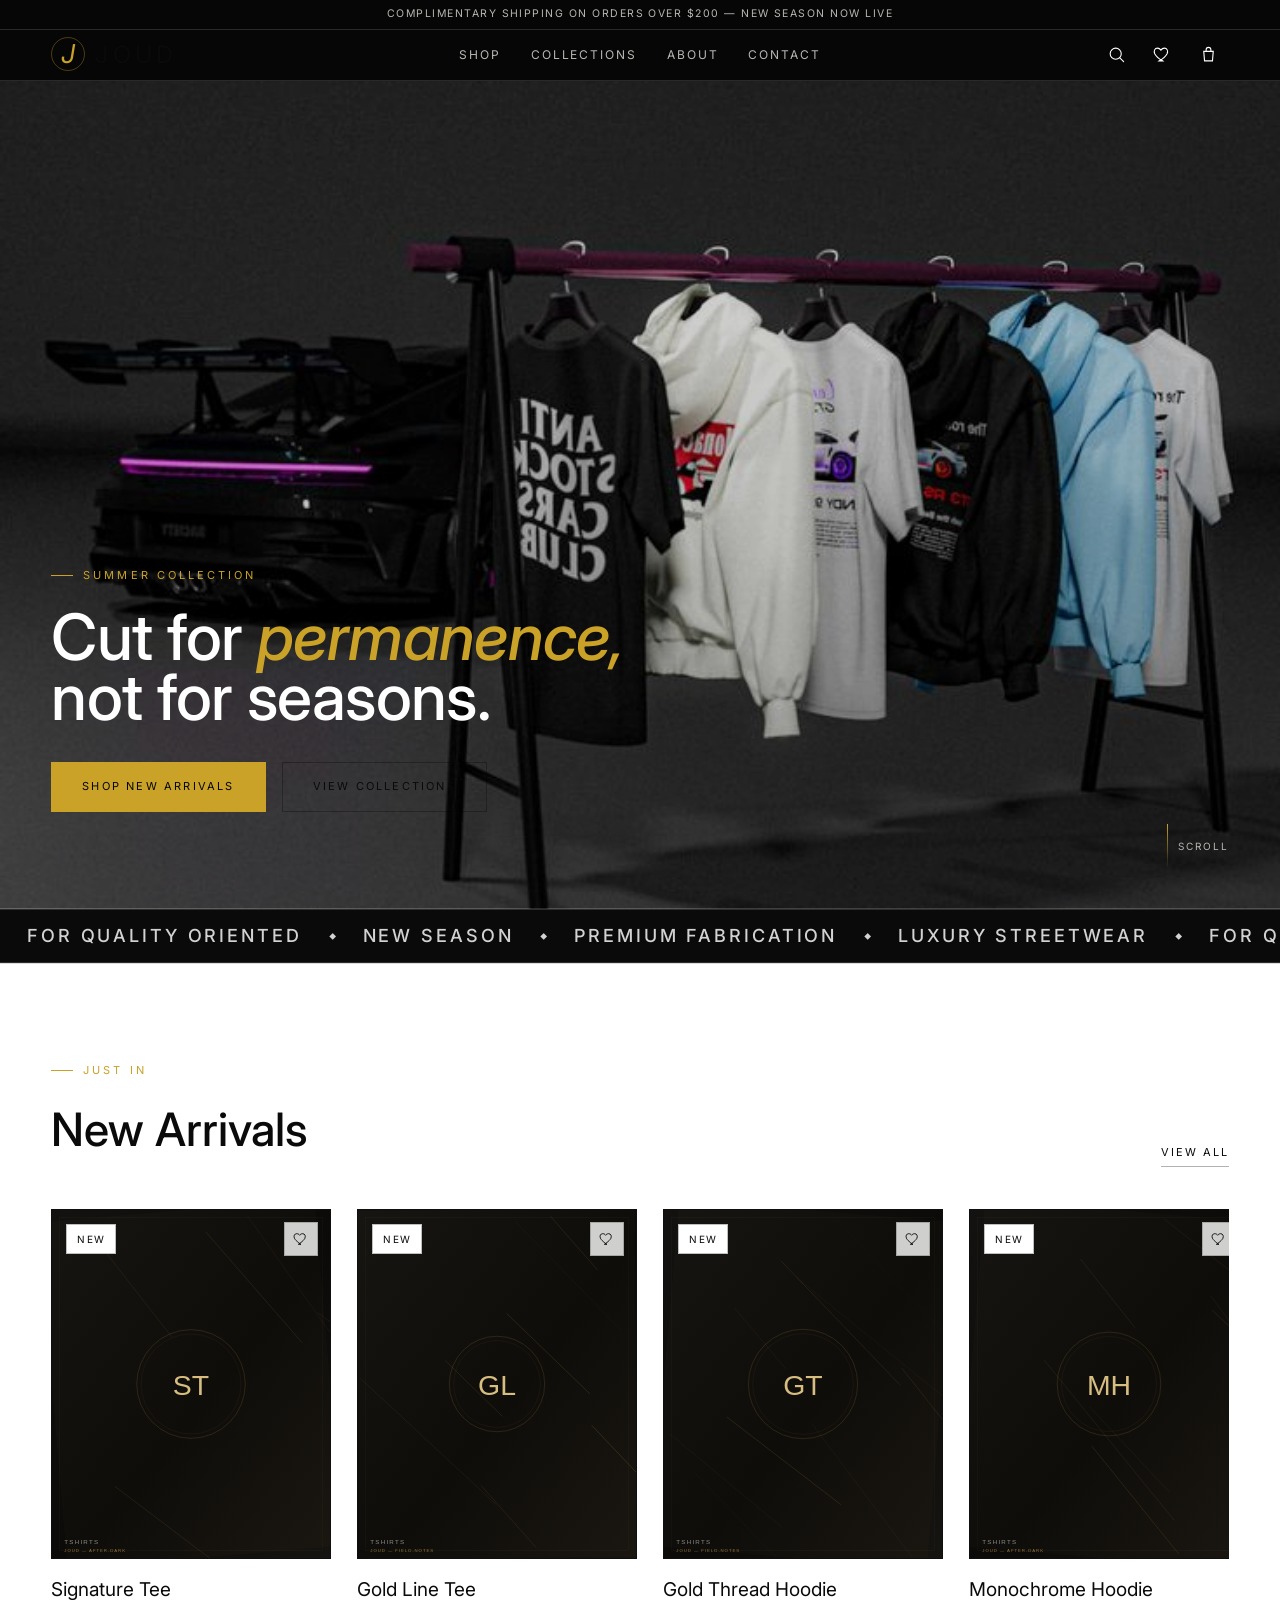
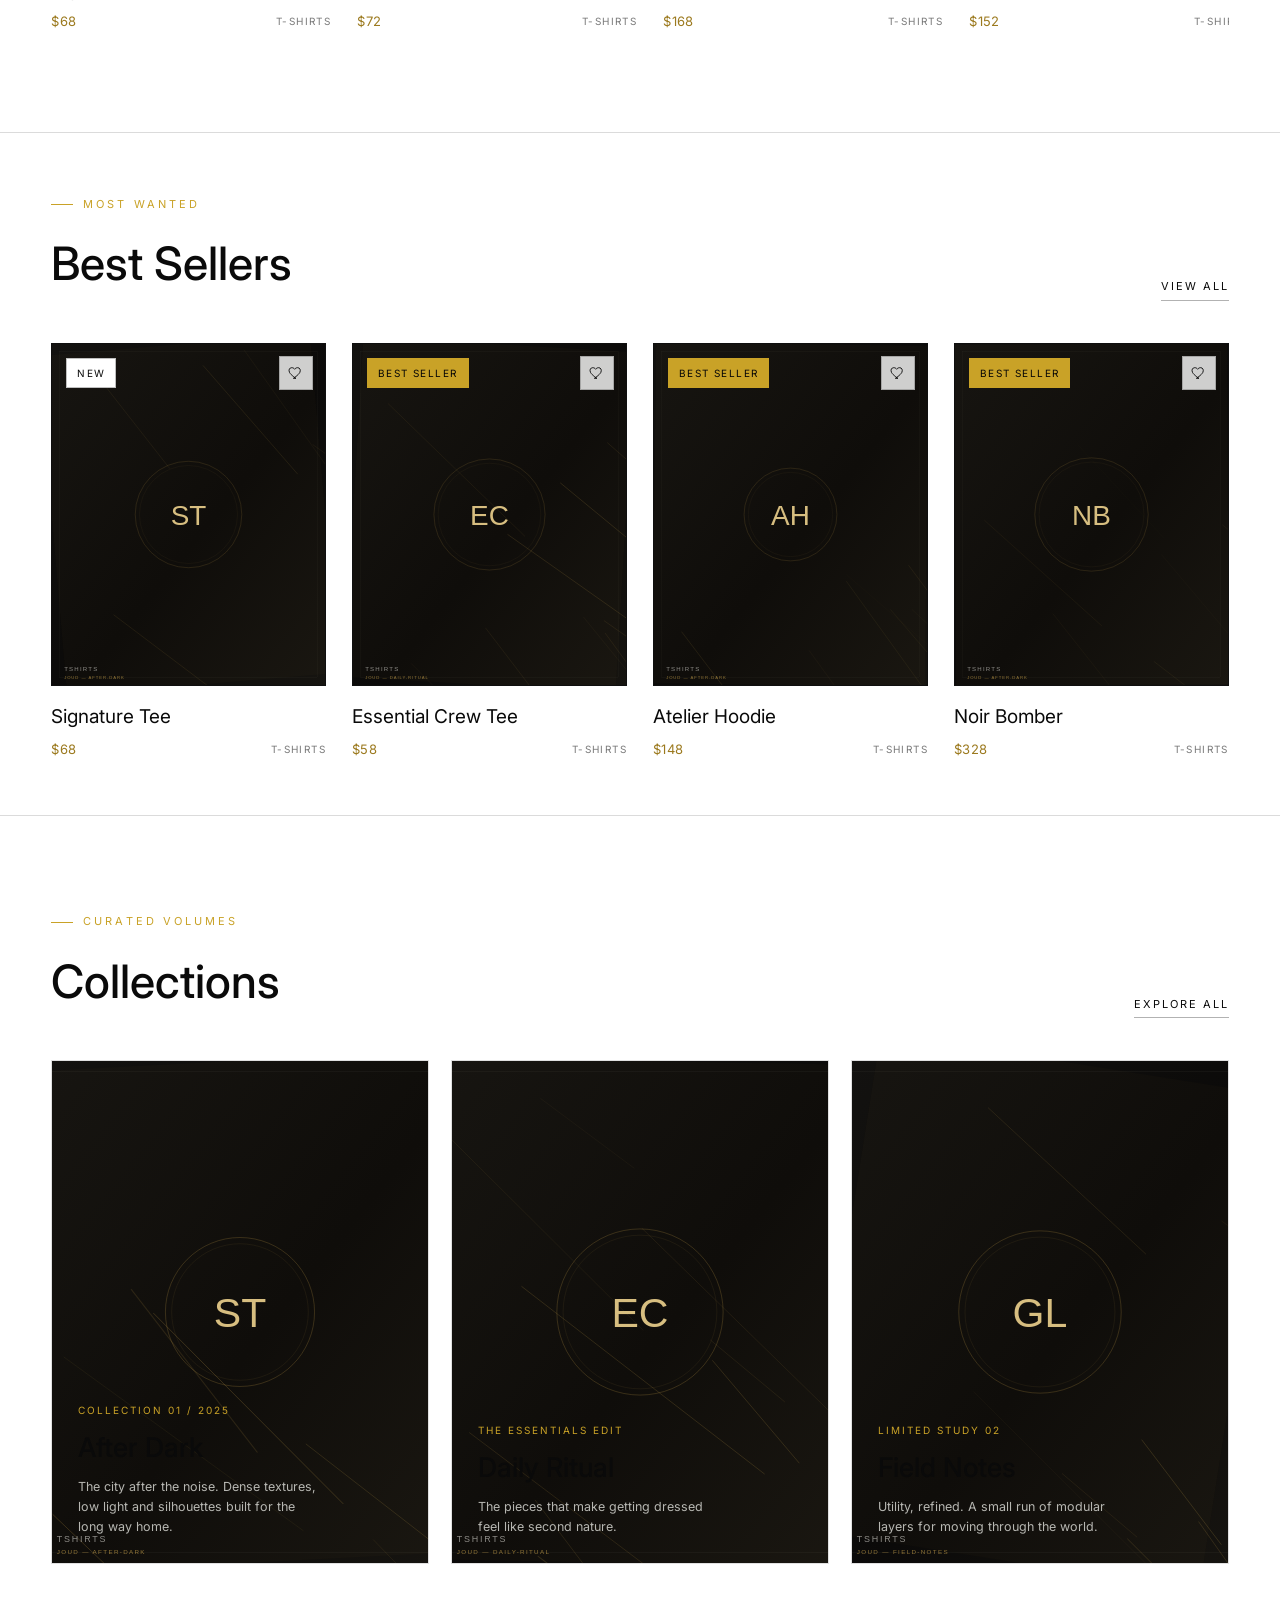
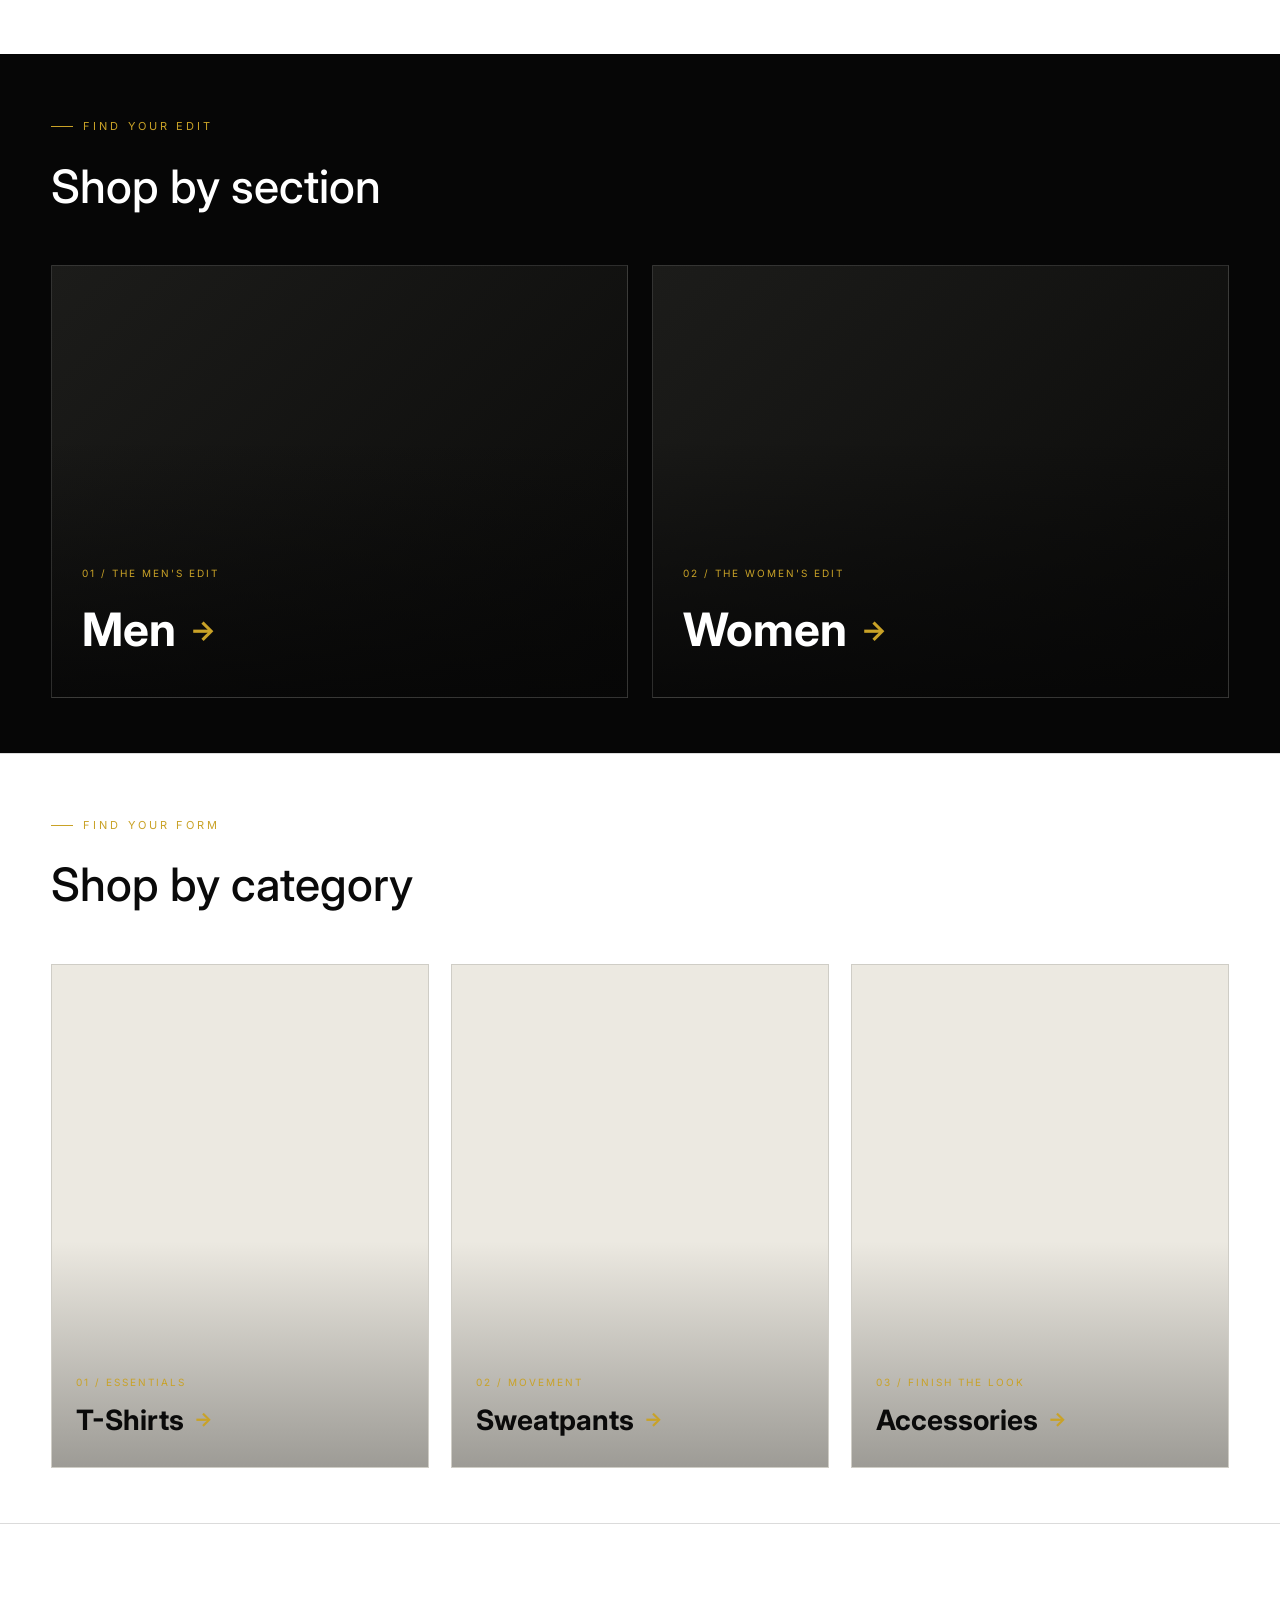
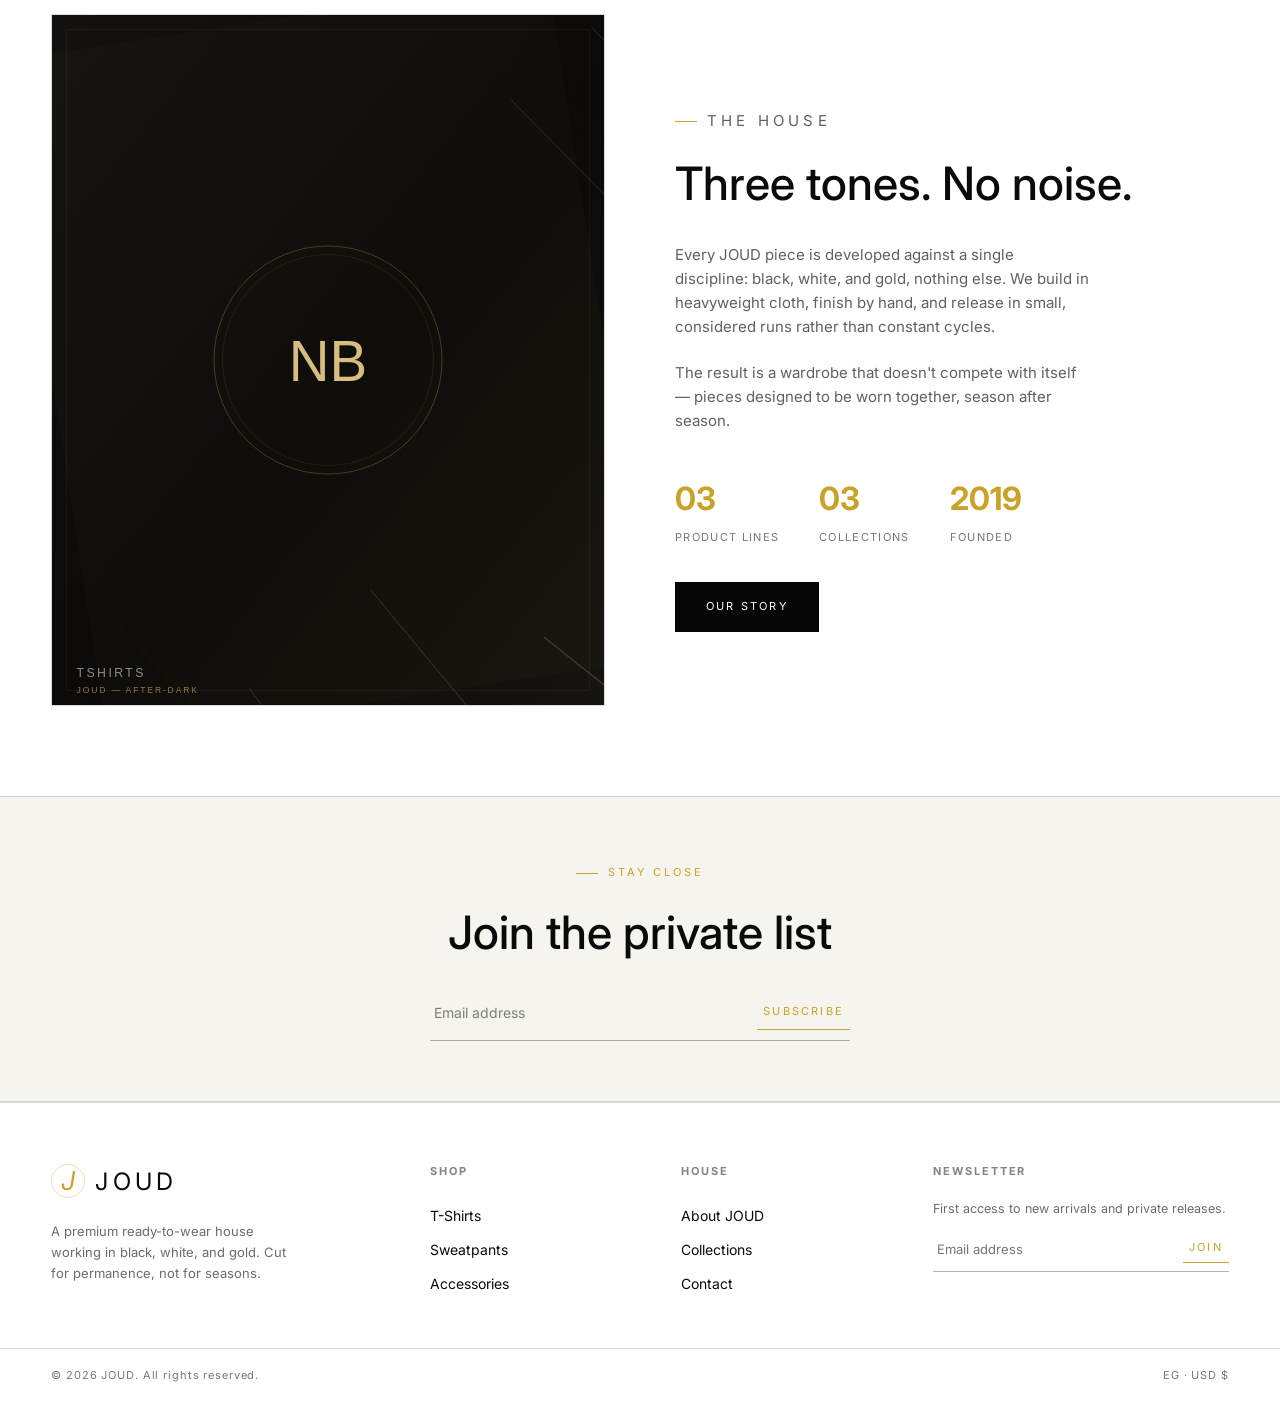
==== commit 8b003e91: "fixxx" ====
--- a/index.html
+++ b/index.html
@@ -26,7 +26,7 @@
 
     <div class="hero-inner">
       <p class="eyebrow hero-kicker">Summer Collection</p>
-      <h1 class="hero-title"><span class="hero-title-white">Cut</span> <span class="hero-title-white">for</span> <em>permanence</em>,<br>not for seasons.</h1>
+      <h1 class="hero-title"><span class="hero-title-white">Cut</span> <span class="hero-title-white">for</span> <em>permanence,</em><br><span class="hero-title-white">not for seasons.</span></h1>
       <div class="hero-actions">
         <a href="shop.html" class="btn btn-gold">Shop New Arrivals</a>
         <a href="collections.html" class="btn btn-ghost">View Collections</a>
--- a/css/style.css
+++ b/css/style.css
@@ -25,7 +25,7 @@
 
   --container: 1360px;
   --gutter: clamp(20px, 4vw, 64px);
-  --header-h: 118px;
+  --header-h: 102px;
 }
 
 /* ==========================================================================
@@ -148,7 +148,7 @@
   text-align:center;
   background: var(--black);
   border-bottom: 1px solid var(--line);
-  padding: 8px 12px;
+  padding: 6px 12px;
 }
 .announce-bar p{
   font-size: 10.5px;
@@ -160,7 +160,7 @@
   max-width: var(--container);
   margin: 0 auto;
   padding: 0 var(--gutter);
-  height: 82px;
+  height: 50px;
   display: grid;
   grid-template-columns: 1fr auto 1fr;
   align-items: center;
@@ -190,7 +190,7 @@
 }
 .nav-primary{
   display: flex;
-  gap: 38px;
+  gap: 30px;
   justify-self: center;
 }
 .nav-link{
@@ -309,12 +309,12 @@
 .hero-inner{
   position: relative;
   width: 100%;
-  padding: 70px var(--gutter) 70px;
+  padding: 56px var(--gutter) 56px;
   max-width: var(--container);
   margin: 0 auto;
   transform: translateY(-40px);
 }
-.hero-kicker{ margin-bottom: 26px; }
+.hero-kicker{ margin-bottom: 22px; }
 .hero-title{
   font-size: clamp(3rem, 5vw, 5.5rem);
   line-height: .95;
@@ -334,7 +334,7 @@
   font-size: 15px;
 }
 .hero-actions{
-  margin-top: 40px;
+  margin-top: 34px;
   display:flex;
   gap: 16px;
   flex-wrap: wrap;
@@ -441,8 +441,8 @@
 /* ==========================================================================
    Section scaffolding
    ========================================================================== */
-.section{ padding: 110px 0; }
-.section-tight{ padding: 70px 0; }
+.section{ padding: 90px 0; }
+.section-tight{ padding: 55px 0; }
 .section,
 .newsletter-band{ border-top: 1px solid var(--line); }
 .section-head{
@@ -450,7 +450,7 @@
   justify-content: space-between;
   align-items: flex-end;
   gap: 20px;
-  margin-bottom: 54px;
+  margin-bottom: 42px;
 }
 .section-title{
   font-size: clamp(30px, 4vw, 46px);
@@ -579,7 +579,7 @@
   display:grid;
   grid-template-columns: repeat(2, 1fr);
   gap: 24px;
-  margin-top: 44px;
+  margin-top: 36px;
 }
 .edit-tile{
   position: relative;
@@ -626,7 +626,7 @@
   display:grid;
   grid-template-columns: repeat(3, 1fr);
   gap: 22px;
-  margin-top: 44px;
+  margin-top: 36px;
 }
 .cat-tile{
   position: relative;
@@ -839,7 +839,7 @@
   border-top: 1px solid var(--line);
   border-bottom: 1px solid var(--line);
   background: var(--black-soft);
-  padding: 80px 0;
+  padding: 60px 0;
   text-align:center;
 }
 .newsletter-band .section-title{ margin: 14px auto 26px; max-width: 20ch; }
@@ -863,7 +863,7 @@
    ========================================================================== */
 .site-footer{
   border-top: 1px solid var(--line);
-  padding: 80px 0 0;
+  padding: 60px 0 0;
 }
 .footer-grid{
   max-width: var(--container);
@@ -872,7 +872,7 @@
   display:grid;
   grid-template-columns: 1.6fr 1fr 1fr 1.4fr;
   gap: 40px;
-  padding-bottom: 60px;
+  padding-bottom: 46px;
 }
 .footer-brand p{ color: var(--off); margin-top:16px; max-width: 32ch; font-size:13px; }
 .logo-footer{ margin-bottom: 4px; }
@@ -884,7 +884,7 @@
 .footer-form input{ flex:1; font-size:13px; padding:4px; }
 .footer-bottom{
   border-top: 1px solid var(--line);
-  padding: 22px var(--gutter);
+  padding: 18px var(--gutter);
   display:flex; justify-content:space-between;
   max-width: var(--container);
   margin: 0 auto;
@@ -1013,7 +1013,7 @@
    Page header (interior pages)
    ========================================================================== */
 .page-header{
-  padding: 70px var(--gutter) 50px;
+  padding: 55px var(--gutter) 40px;
   max-width: var(--container);
   margin: 0 auto;
   border-bottom: 1px solid var(--line);
@@ -1053,13 +1053,21 @@
 
 .shop-toolbar{
   display:flex; justify-content:space-between; align-items:center;
-  gap: 20px; margin-bottom: 34px; flex-wrap:wrap;
+  gap: 20px; margin-bottom: 28px; flex-wrap:wrap;
 }
 .shop-search{
-  display:flex; align-items:center; gap:10px;
-  border-bottom: 1px solid var(--line-strong);
+  display: flex;
+  align-items: center;
+  gap: 10px;
+  border: none;
+  border-bottom: 1px solid #000;
   padding: 8px 2px;
-  flex: 1; max-width: 320px;
+  flex: 1;
+  max-width: 320px;
+  transition: border-color 0.3s ease;
+}
+.shop-search:focus-within{
+  border-bottom-color: var(--gold);
 }
 .shop-search input{ flex:1; font-size:13.5px; }
 .shop-search input::placeholder{ color: var(--off); }
@@ -1073,7 +1081,7 @@
 }
 .mobile-filter-toggle{ display:none; }
 
-.active-chips{ display:flex; flex-wrap:wrap; gap:10px; margin-bottom: 26px; }
+.active-chips{ display:flex; flex-wrap:wrap; gap:10px; margin-bottom: 20px; }
 .chip{
   display:flex; align-items:center; gap:8px;
   font-size:11px; letter-spacing:.08em; text-transform:uppercase;
@@ -1093,6 +1101,15 @@
   color: var(--off);
 }
 .shop-empty h3{ font-size:26px; color: var(--white); margin-bottom:12px; }
+.shop-search input:focus{
+  outline: none !important;
+  box-shadow: none !important;
+}
+
+.shop-search:focus-within{
+  border-bottom-color: var(--gold) !important;
+}
+
 
 /* ==========================================================================
    Product detail page
@@ -1101,7 +1118,7 @@
   display:grid;
   grid-template-columns: 1fr 460px;
   gap: 70px;
-  padding: 60px var(--gutter) 40px;
+  padding: 45px var(--gutter) 30px;
   max-width: var(--container);
   margin: 0 auto;
 }
@@ -1182,7 +1199,7 @@
   display:grid;
   grid-template-columns: 1.2fr .8fr;
   gap: 70px;
-  padding: 60px var(--gutter) 120px;
+  padding: 45px var(--gutter) 90px;
   max-width: var(--container);
   margin: 0 auto;
   align-items:start;
@@ -1233,7 +1250,7 @@
 
 .confirmation{
   text-align:center;
-  padding: 100px var(--gutter) 130px;
+  padding: 80px var(--gutter) 100px;
   max-width: 640px;
   margin: 0 auto;
 }
@@ -1252,7 +1269,7 @@
    About page
    ========================================================================== */
 .about-hero{
-  padding: 100px var(--gutter) 90px;
+  padding: 80px var(--gutter) 70px;
   max-width: var(--container);
   margin: 0 auto;
   text-align:center;
@@ -1286,7 +1303,7 @@
 .contact-layout{
   display:grid; grid-template-columns: 1fr 1fr;
   gap: 70px;
-  padding: 70px var(--gutter) 120px;
+  padding: 55px var(--gutter) 90px;
   max-width: var(--container);
   margin:0 auto;
 }
@@ -1351,10 +1368,10 @@
 }
 
 @media (max-width: 760px){
-  :root{ --header-h: 96px; }
+  :root{ --header-h: 88px; }
   .nav-primary{ display:none; }
   .menu-toggle{ display:inline-flex; }
-  .header-main{ grid-template-columns: auto 1fr auto; height: 68px; }
+  .header-main{ grid-template-columns: auto 1fr auto; height: 60px; }
   .announce-bar p{ font-size:9.5px; }
   .logo-word{ font-size:19px; }
   .mobile-menu{ display:block; }
@@ -1368,7 +1385,7 @@
   .genders-grid{ grid-template-columns: 1fr; }
   .edit-grid{ grid-template-columns: 1fr; }
   .cat-grid{ grid-template-columns: 1fr; }
-  .section{ padding: 70px 0; }
+  .section{ padding: 55px 0; }
   .section-head{ flex-direction:column; align-items:flex-start; gap:14px; }
   .footer-grid{ grid-template-columns: 1fr 1fr; }
   .form-row{ grid-template-columns: 1fr; }
@@ -1381,3 +1398,7 @@
 @media (prefers-reduced-motion: reduce){
   *{ animation-duration: .001ms !important; animation-iteration-count: 1 !important; transition-duration: .001ms !important; scroll-behavior: auto !important; }
 }
+
+body.on-light .shop-by-dark .section-title{
+  color: #ffffff;
+}
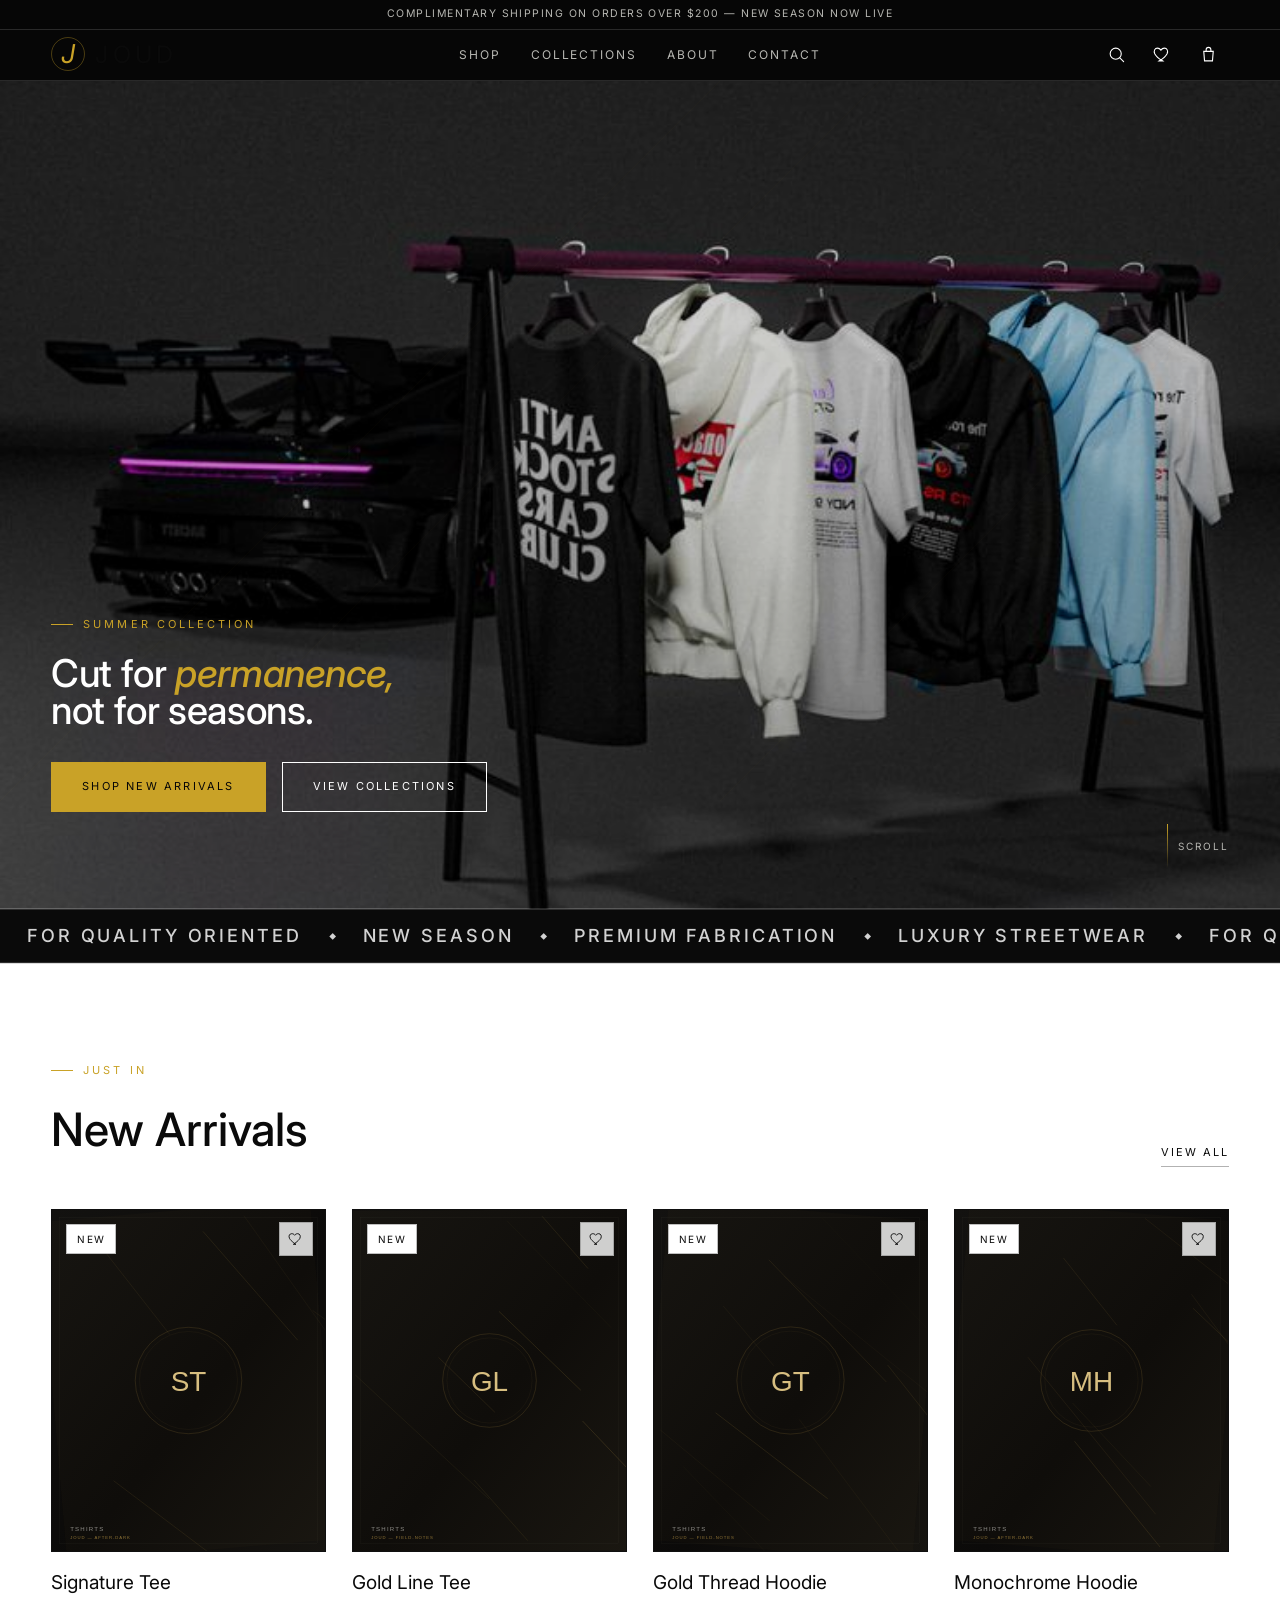
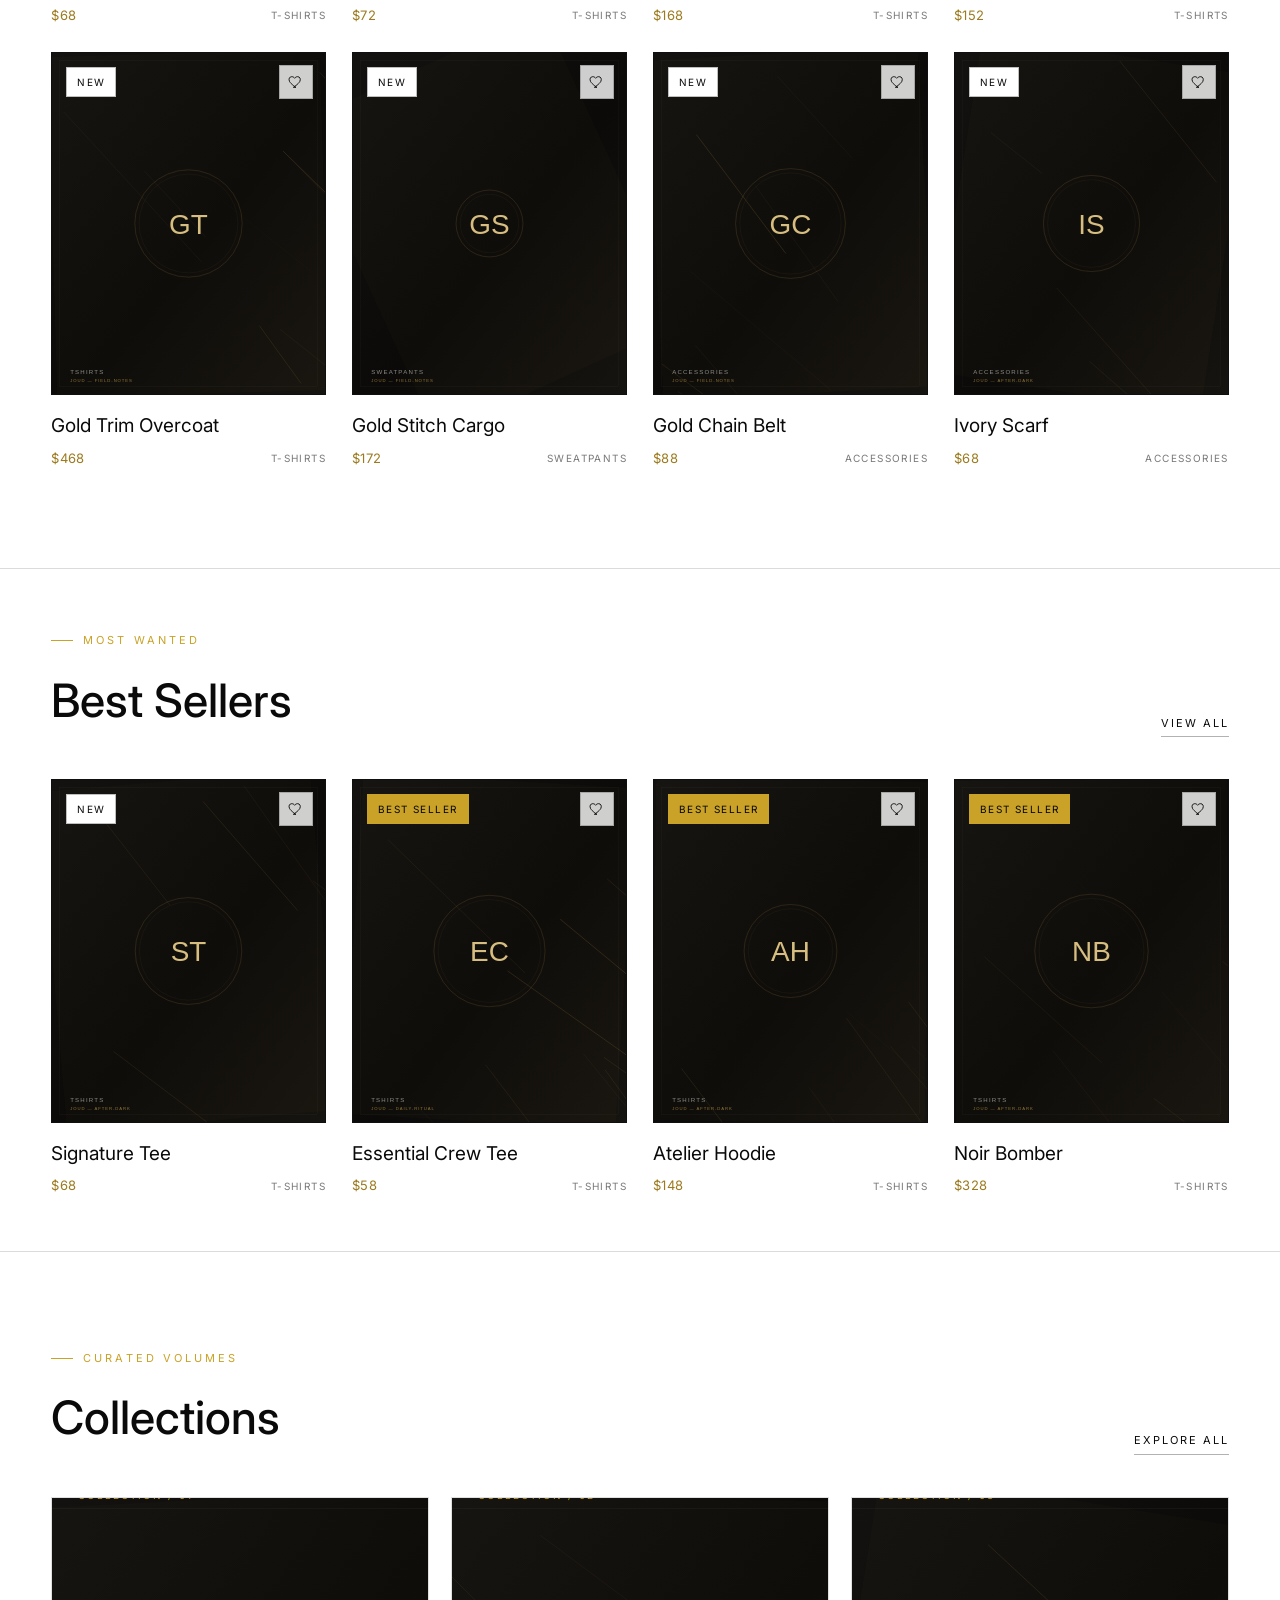
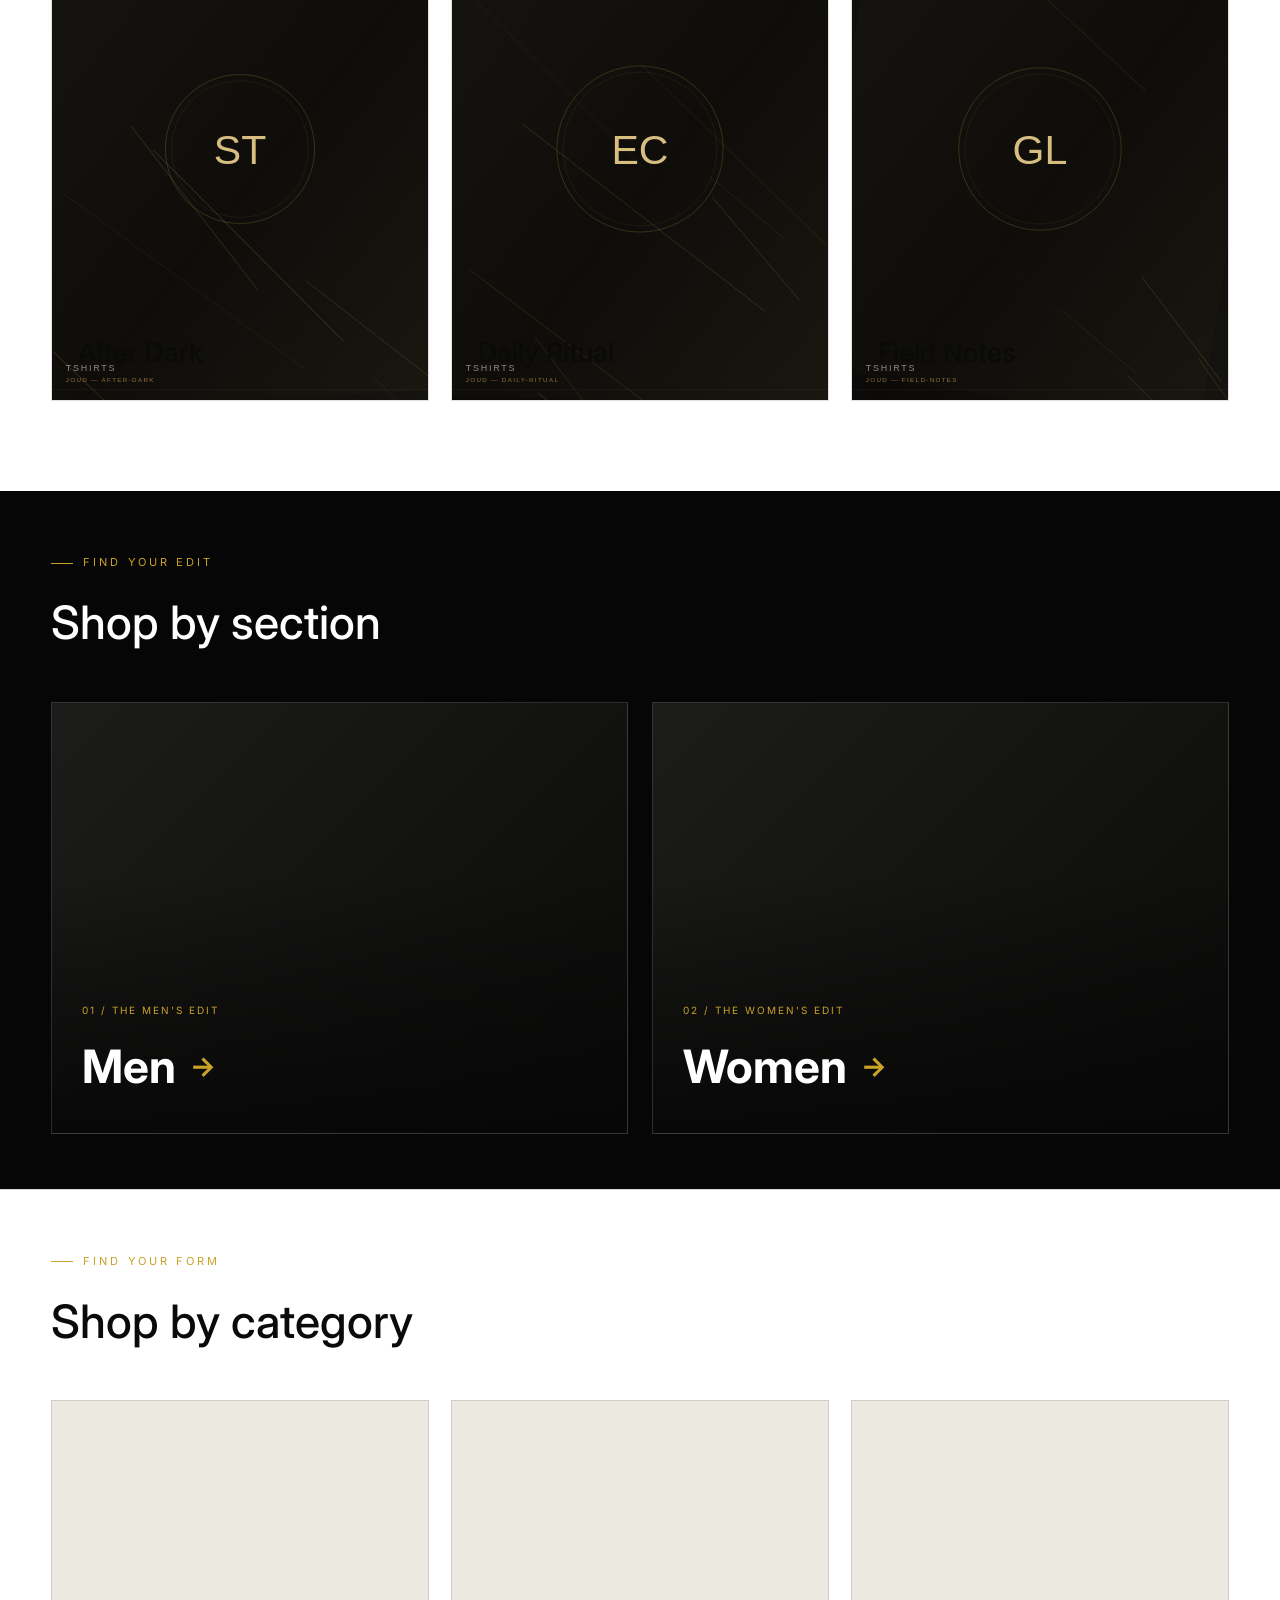
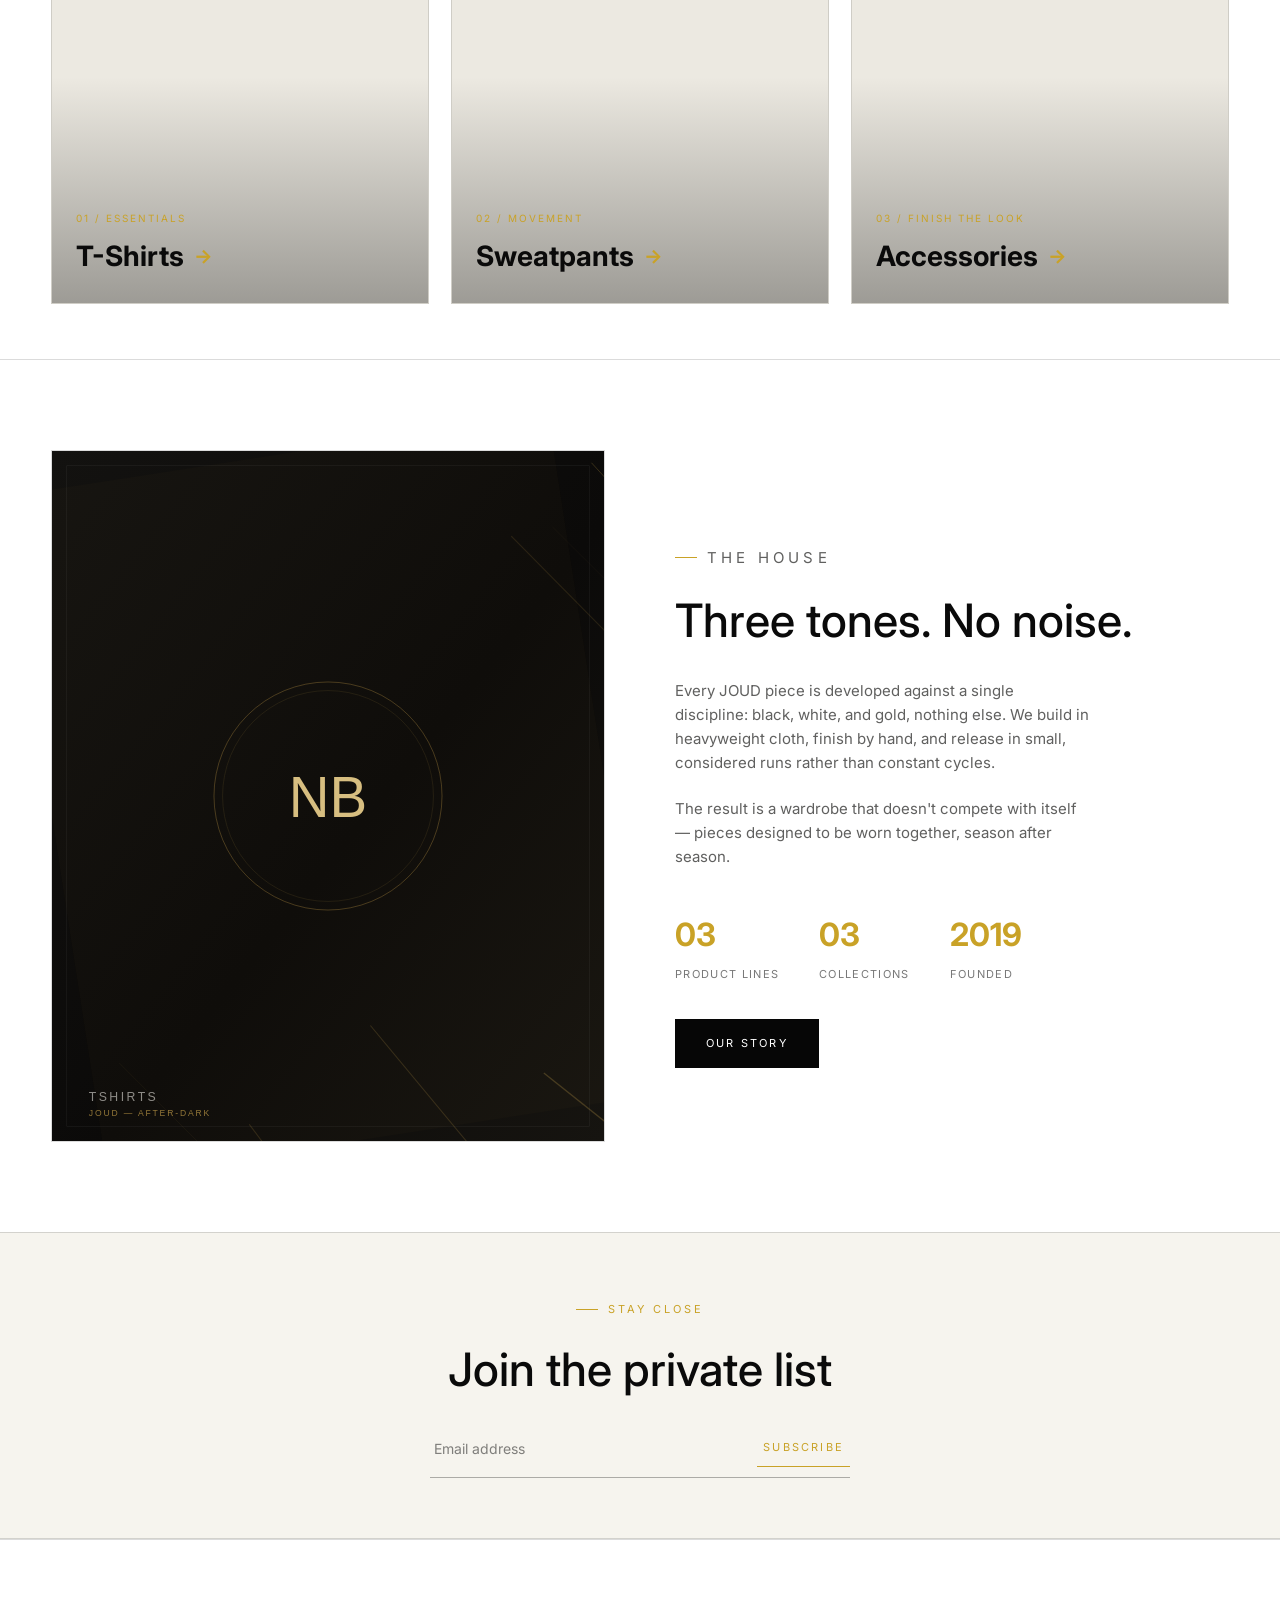
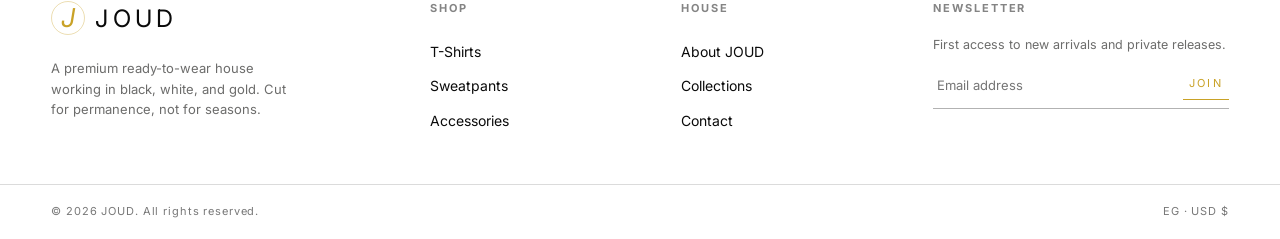
==== commit 64da4d5b: "fix styless" ====
--- a/index.html
+++ b/index.html
@@ -213,7 +213,6 @@
       <div class="collection-card-body">
         <p class="collection-card-tag">${c.tag}</p>
         <h3 class="collection-card-name">${c.name}</h3>
-        <p class="collection-card-blurb">${c.blurb}</p>
       </div>
     </a>`;
   }).join("");
--- a/css/style.css
+++ b/css/style.css
@@ -316,7 +316,7 @@
 }
 .hero-kicker{ margin-bottom: 22px; }
 .hero-title{
-  font-size: clamp(3rem, 5vw, 5.5rem);
+  font-size: clamp(2rem, 3vw, 4rem);
   line-height: .95;
   letter-spacing: -.01em;
   max-width: 16ch;
@@ -353,7 +353,7 @@
 
 /* Hero always sits on its own dark image, regardless of page theme */
 .hero .btn-ghost{ color: var(--white); border-color: var(--white); }
-.hero .btn-ghost:hover{ background: var(--white); border-color: var(--white); color: var(--black); }
+.hero .btn-ghost:hover{ background: transparent; border-color: var(--white); color: var(--black); }
 
 /* ==========================================================================
    Marquee
@@ -564,7 +564,7 @@
 body.on-light .form-field label{ color: rgba(10,10,9,.55); }
 body.on-light .form-field input, body.on-light .form-field select, body.on-light .form-field textarea{ border-bottom-color: rgba(0,0,0,.3); color:#0a0a0a; }
 body.on-light .form-field input::placeholder, body.on-light .form-field textarea::placeholder{ color: rgba(10,10,9,.4); }
-body.on-light .btn-ghost{ border-color: rgba(0,0,0,.3); color:#0a0a0a; }
+body.on-light .btn-ghost{ border-color: #ffffff; color:#ffffff; }
 body.on-light .btn-ghost:hover{ border-color: var(--gold); color: var(--gold); }
 body.on-light .shop-empty{ color: rgba(10,10,9,.6); }
 body.on-light .shop-empty h3{ color:#0a0a0a; }
@@ -674,15 +674,69 @@
   gap: 34px 26px;
 }
 .rail{
-  display:flex;
+  display: grid;
+  grid-template-columns: repeat(4, minmax(0, 1fr));
   gap: 26px;
-  overflow-x: auto;
+  width: 100%;
+  overflow: visible;
   padding-bottom: 10px;
-  scroll-snap-type: x mandatory;
-  scrollbar-width: none;
-}
-.rail::-webkit-scrollbar{ display:none; }
-.rail .product-card{ min-width: 280px; scroll-snap-align: start; }
+}
+
+/* Desktop */
+.rail .product-card{
+  width: 100%;
+  min-width: 0;
+  scroll-snap-align: start;
+}
+
+/* Tablet */
+@media (max-width: 1100px){
+  .rail{
+    grid-template-columns: repeat(3, minmax(0, 1fr));
+    gap: 22px;
+  }
+}
+
+/* Mobile / Small screens */
+@media (max-width: 768px){
+  .rail{
+    display: flex;
+    gap: 16px;
+    width: 100%;
+    overflow-x: auto;
+    overflow-y: hidden;
+    padding-bottom: 12px;
+
+    scroll-snap-type: x mandatory;
+    -webkit-overflow-scrolling: touch;
+
+    scrollbar-width: none;
+  }
+
+  .rail::-webkit-scrollbar{
+    display: none;
+  }
+
+  .rail .product-card{
+    flex: 0 0 calc(50% - 8px);
+    width: calc(50% - 8px);
+    min-width: calc(50% - 8px);
+    scroll-snap-align: start;
+  }
+}
+
+/* Very small mobile */
+@media (max-width: 480px){
+  .rail{
+    gap: 14px;
+  }
+
+  .rail .product-card{
+    flex: 0 0 82%;
+    width: 82%;
+    min-width: 82%;
+  }
+}
 
 .product-card{ position: relative; }
 .product-card-media{
@@ -778,7 +832,8 @@
   background: linear-gradient(180deg, rgba(10,10,9,0) 30%, rgba(10,10,9,.92) 100%);
 }
 .collection-card-body{ position:relative; z-index:1; }
-.collection-card-tag{ font-size:10px; letter-spacing:.2em; text-transform:uppercase; color: var(--gold); }
+.collection-card-tag{ font-size:10px; letter-spacing:.2em; text-transform:uppercase; color: var(--gold);   transform:translateY(-420px);
+ }
 .collection-card-name{ font-family: var(--font-display); font-size: 27px; margin-top:8px; }
 .collection-card-blurb{ font-size:12.5px; color: var(--off); margin-top:8px; max-width: 30ch; }
 
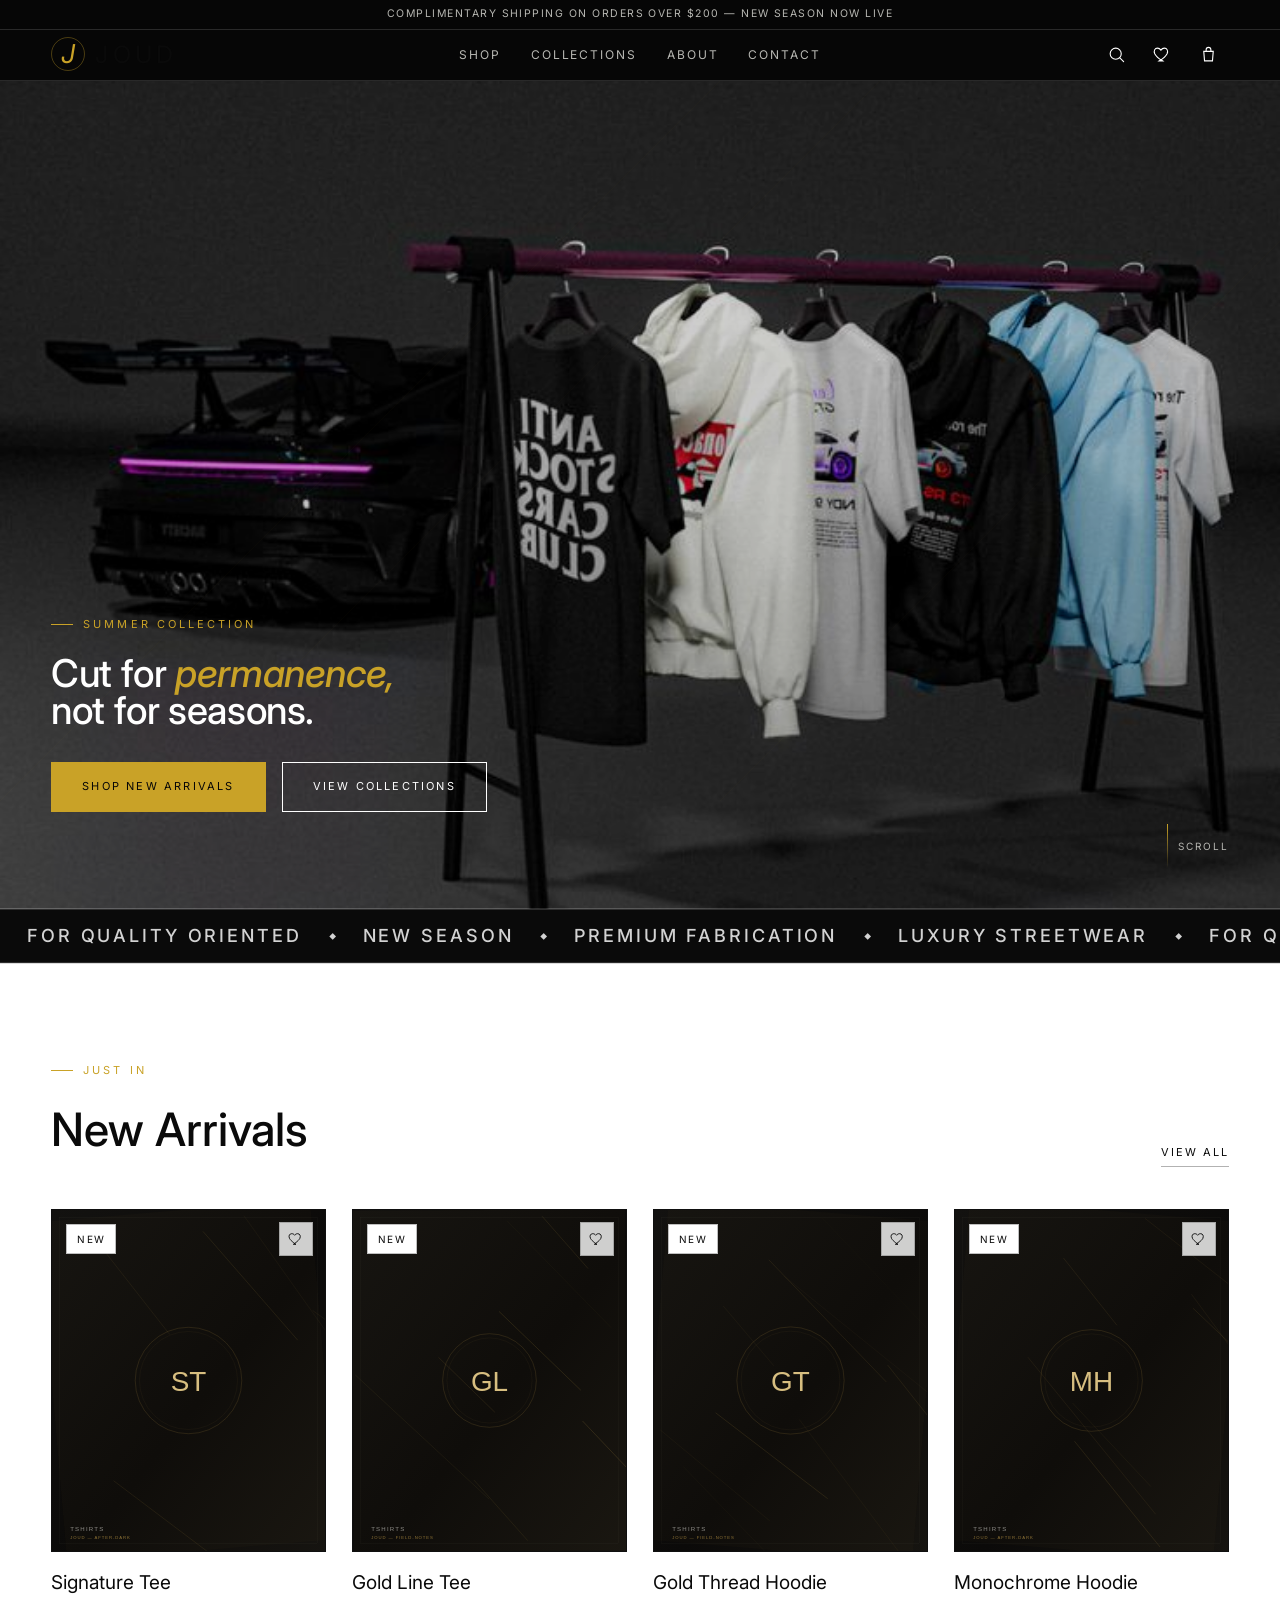
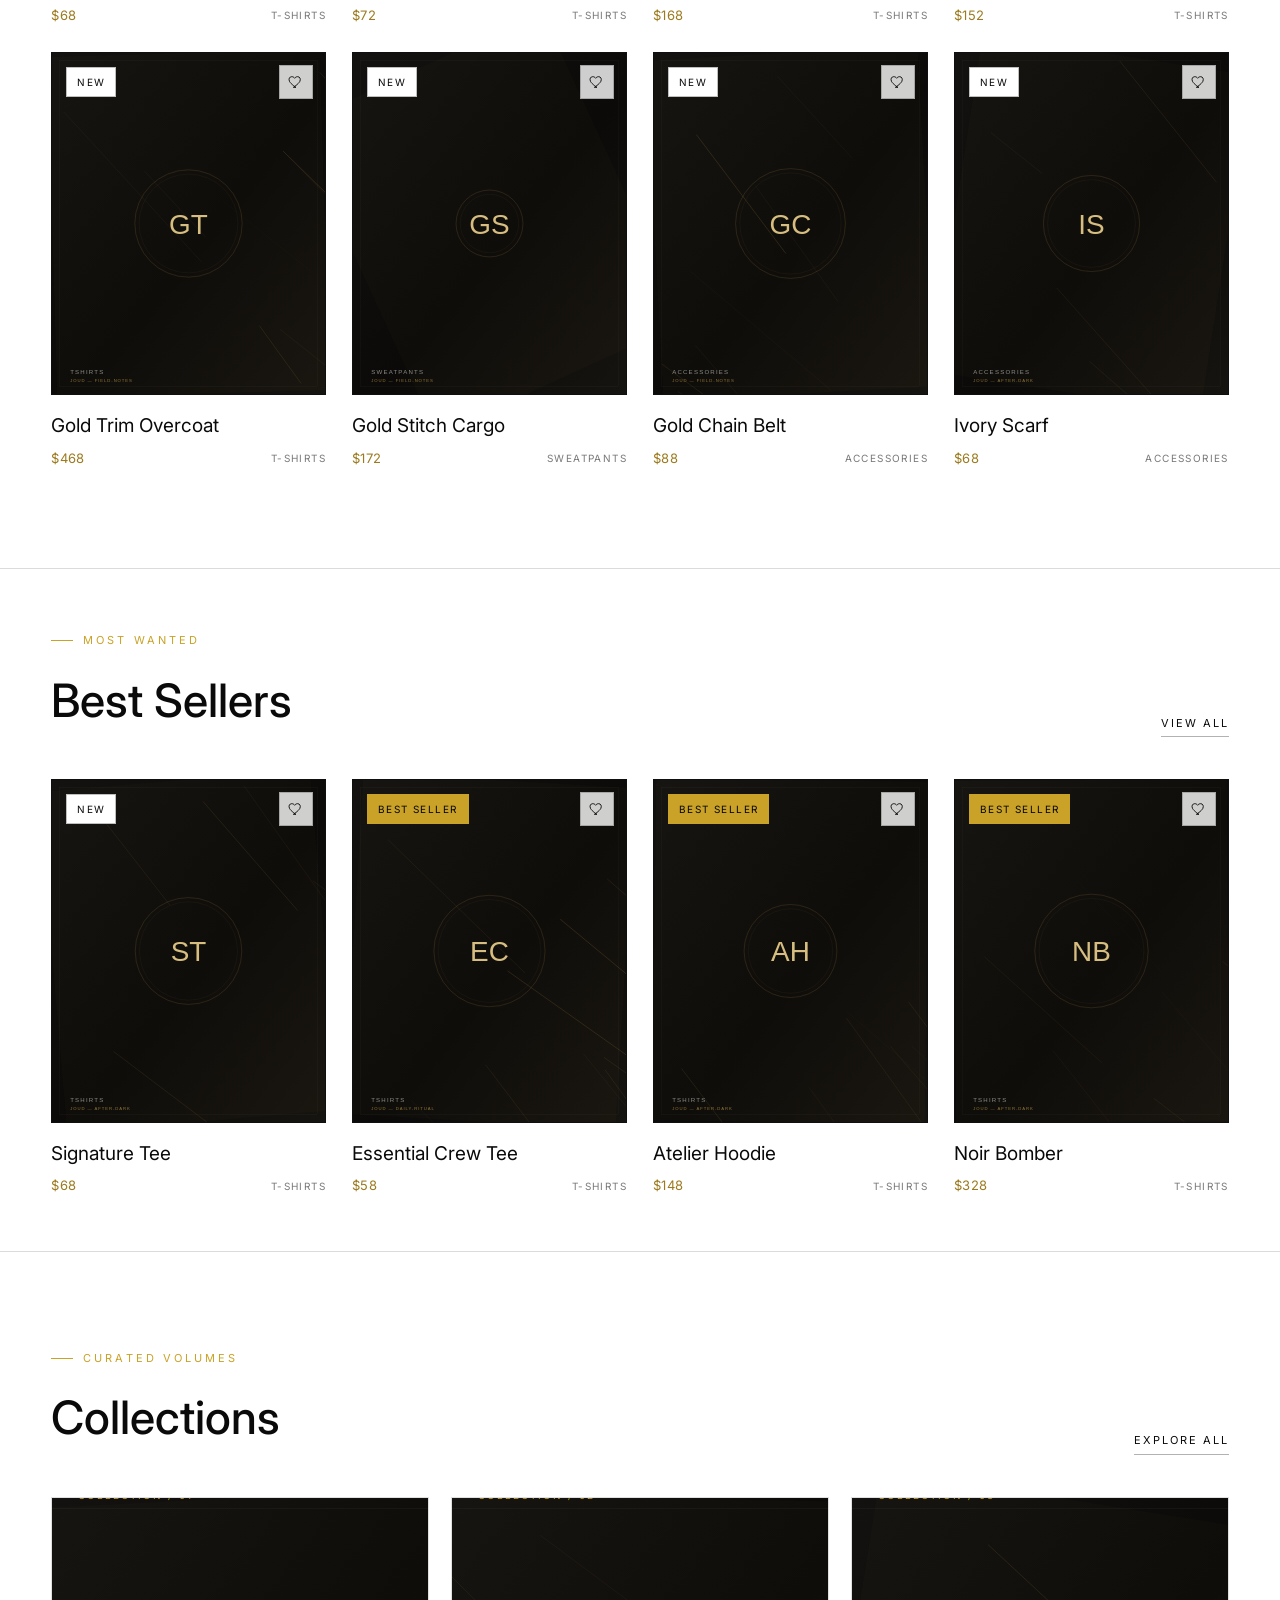
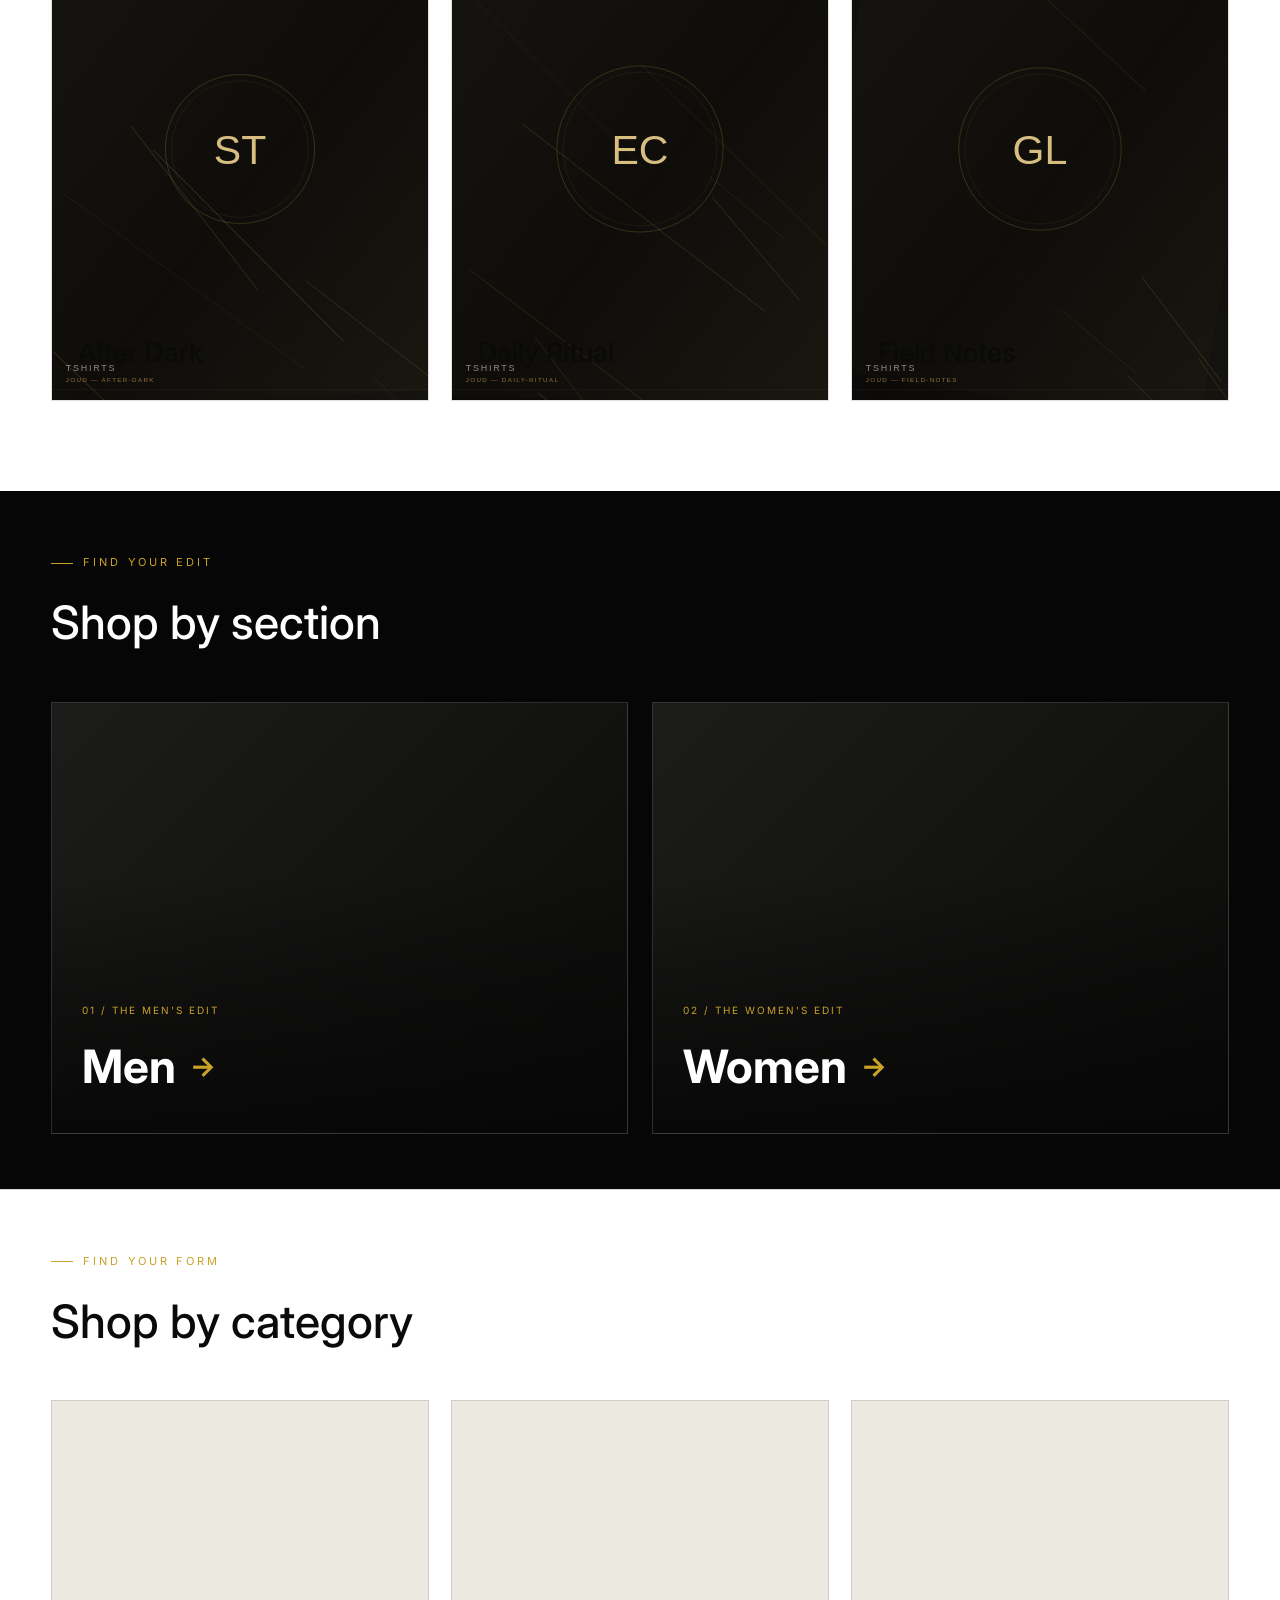
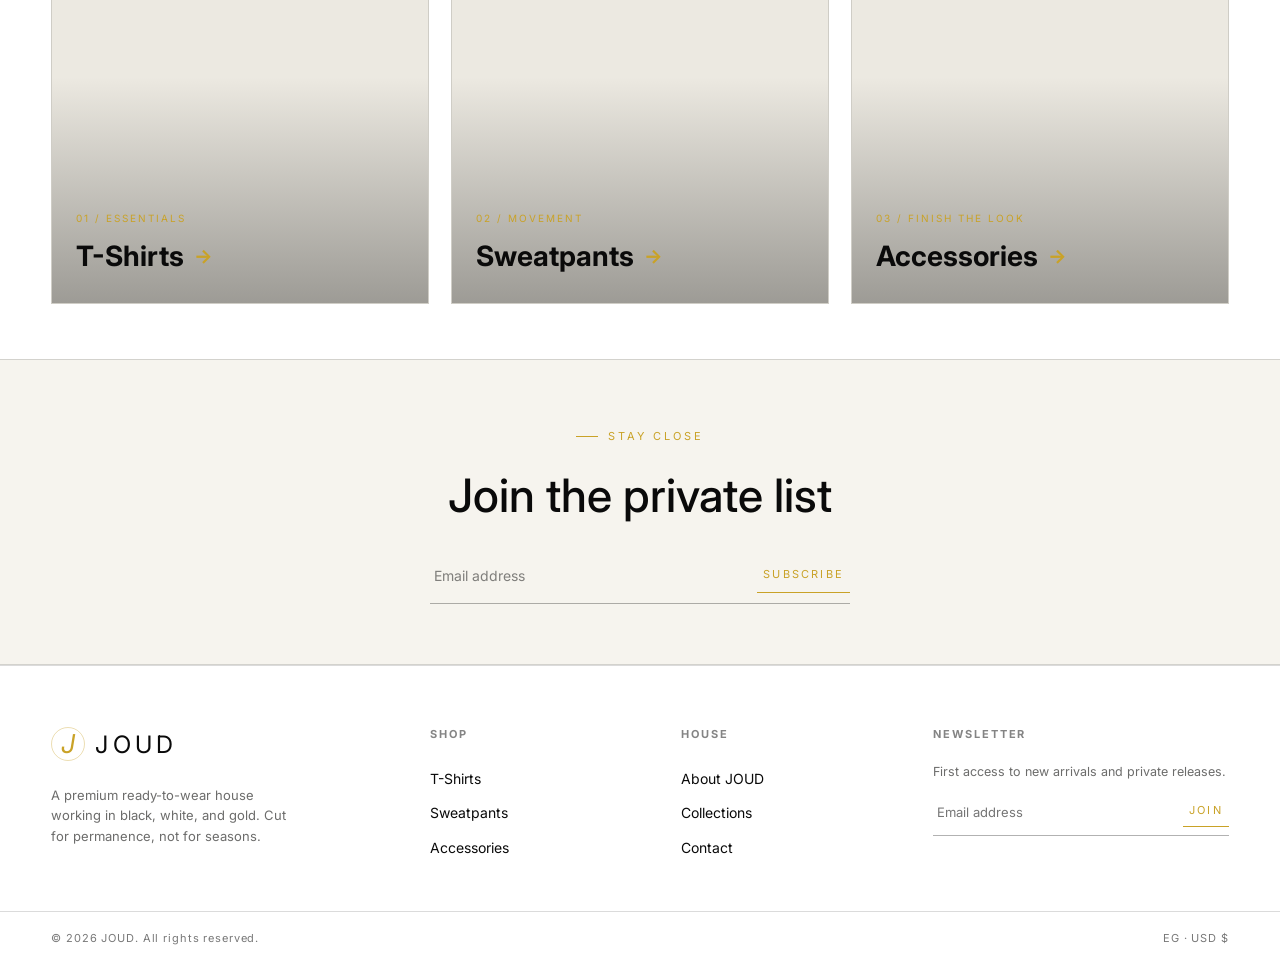
==== commit 7a68c540: "about fix" ====
--- a/index.html
+++ b/index.html
@@ -152,27 +152,6 @@
     </div>
   </section>
 
-  <!-- EDITORIAL SPLIT -->
-  <section class="section">
-    <div class="container split">
-      <div class="split-media" data-reveal></div>
-      <div class="split-copy" data-reveal>
-        <p class="eyebrow">The House</p>
-        <h2 class="section-title">Three tones. No noise.</h2>
-        <p>Every JOUD piece is developed against a single discipline: black, white, and gold, nothing else. We build in heavyweight cloth, finish by hand, and release in small, considered runs rather than constant cycles.</p>
-        <p>The result is a wardrobe that doesn't compete with itself — pieces designed to be worn together, season after season.</p>
-        <div class="stat-row">
-          <div class="stat"><b>03</b><span>Product Lines</span></div>
-          <div class="stat"><b>03</b><span>Collections</span></div>
-          <div class="stat"><b>2019</b><span>Founded</span></div>
-        </div>
-        <div class="hero-actions" style="margin-top:34px;">
-          <a href="about.html" class="btn btn-dark">Our Story</a>
-        </div>
-      </div>
-    </div>
-  </section>
-
   <!-- NEWSLETTER -->
   <section class="newsletter-band" data-reveal>
     <div class="container">
@@ -235,9 +214,6 @@
       <div class="cat-tile-name">${c.name}<span class="arrow">&rarr;</span></div>
     </a>`).join("");
 
-  // Split media image
-  document.querySelector(".split-media").innerHTML =
-    `<img src="${PRODUCTS[8].images[2]}" alt="JOUD studio detail" loading="lazy" />`;
 
   bindProductCardEvents();
   initScrollReveal();
